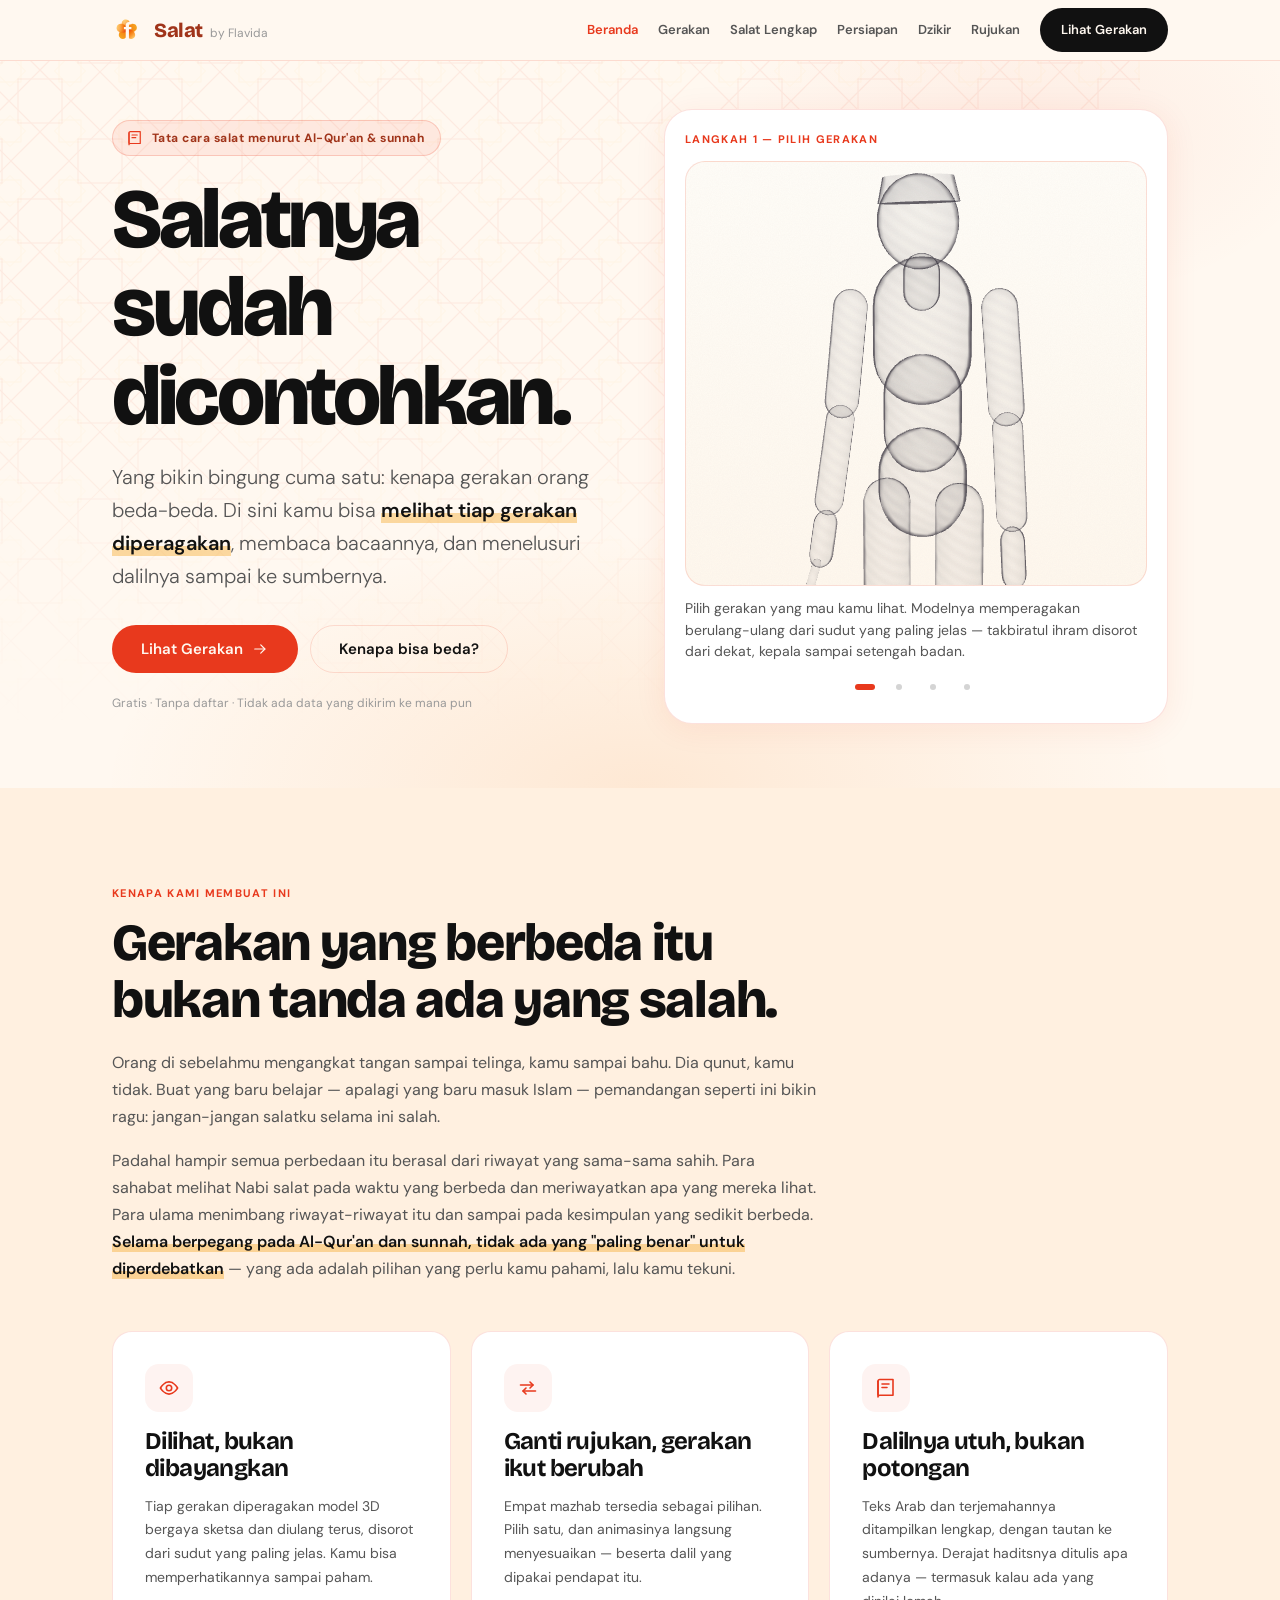
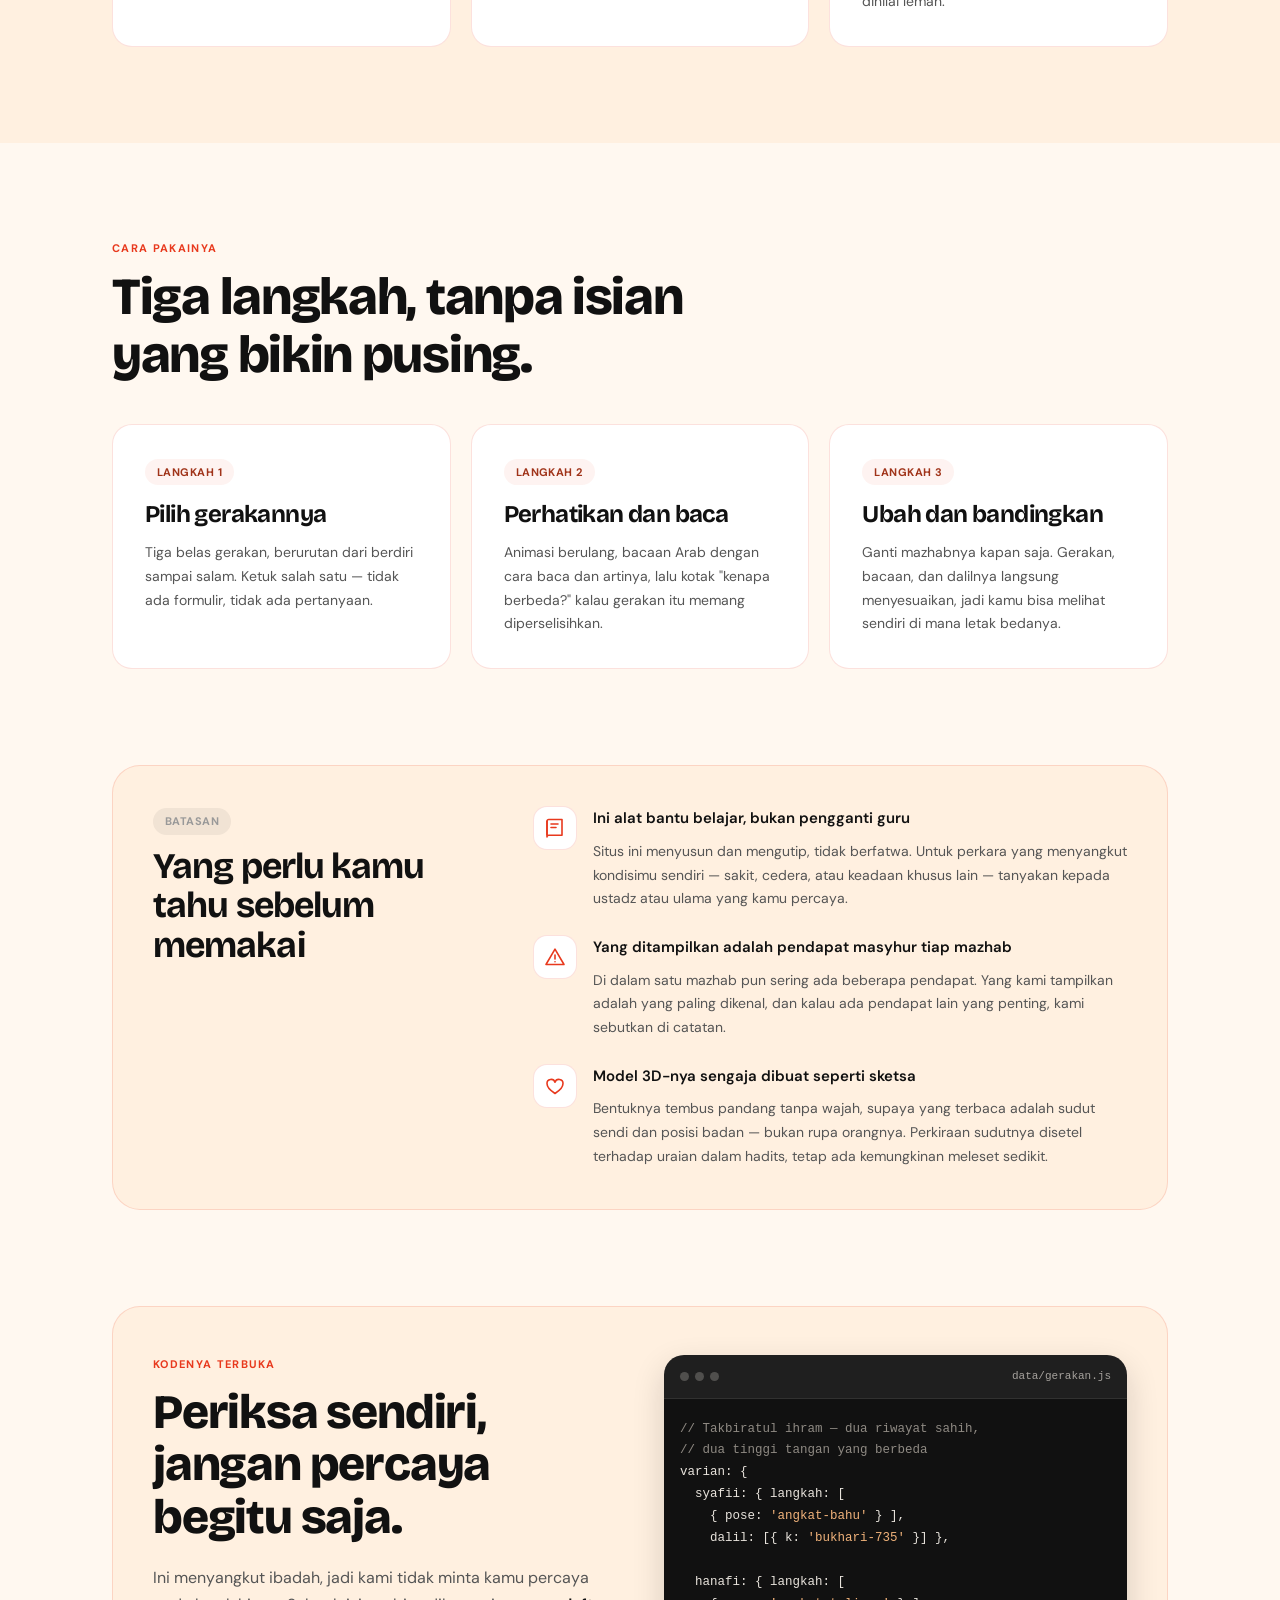
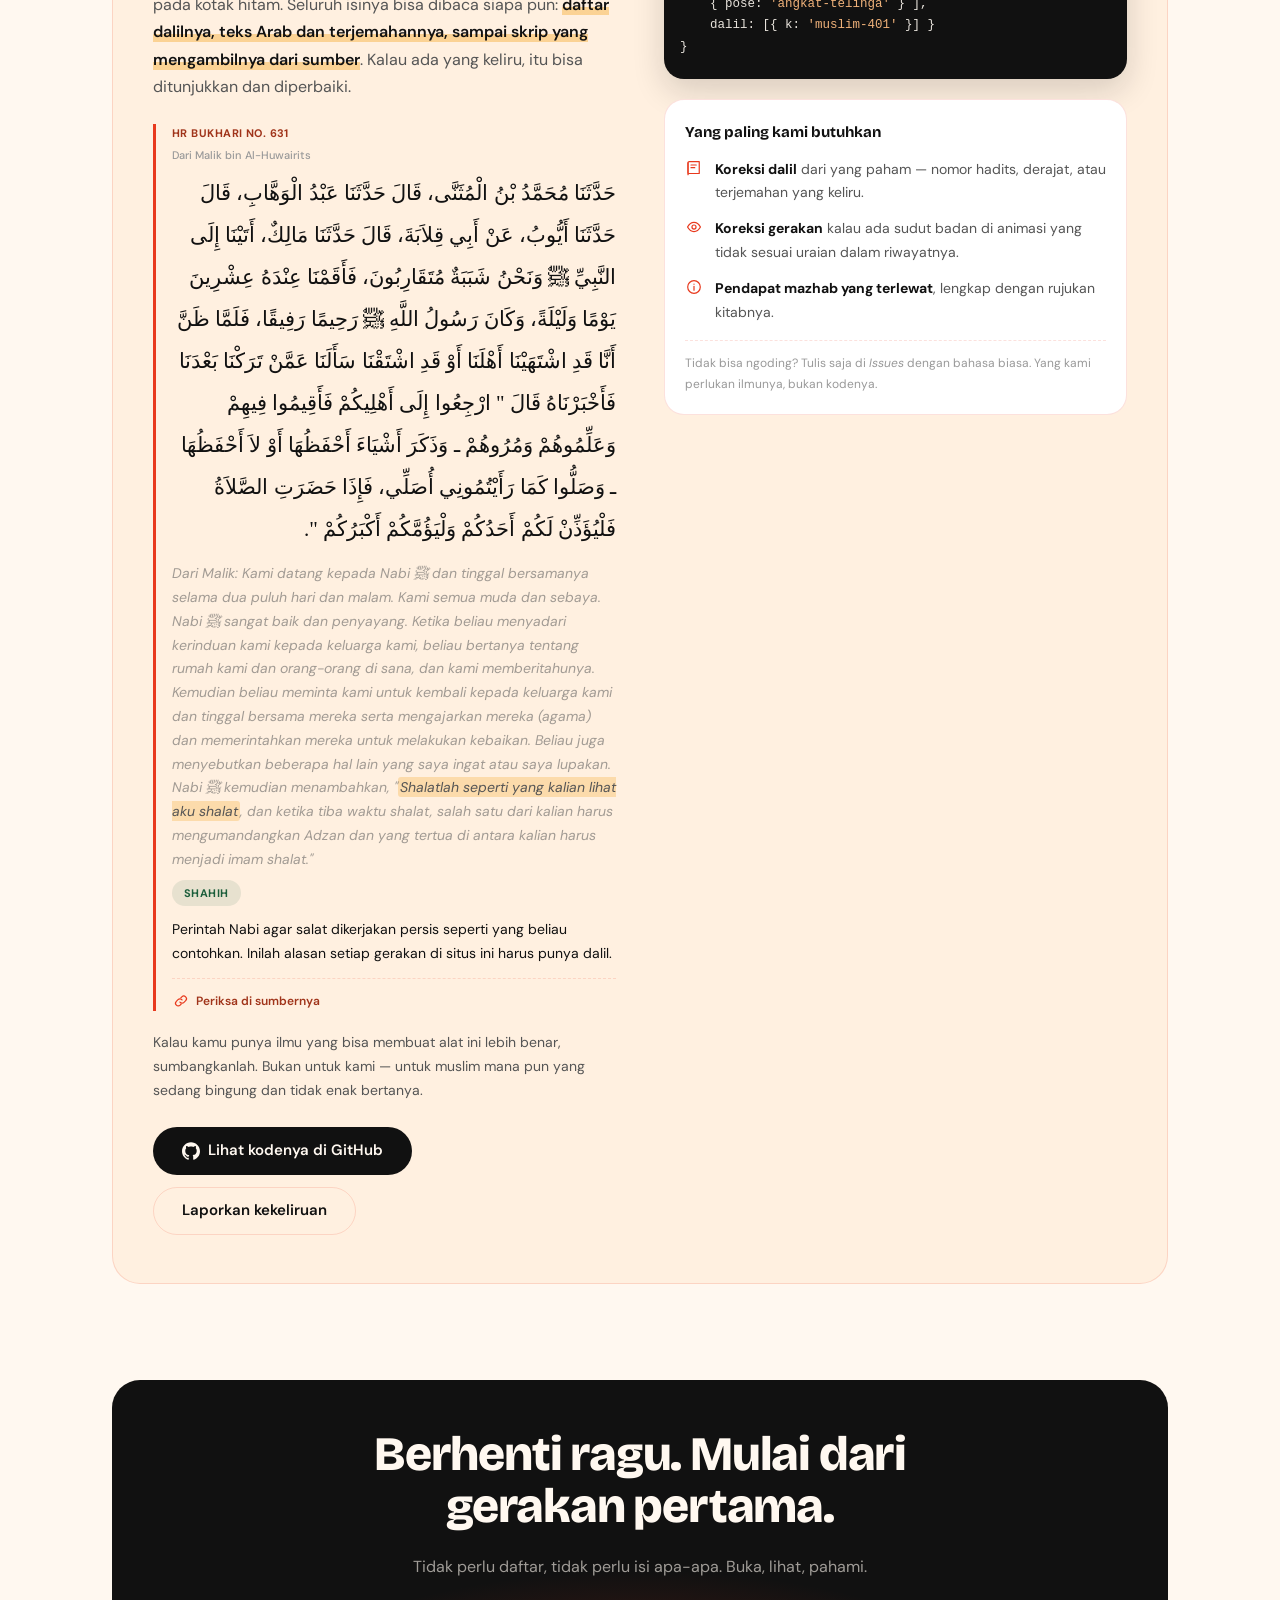
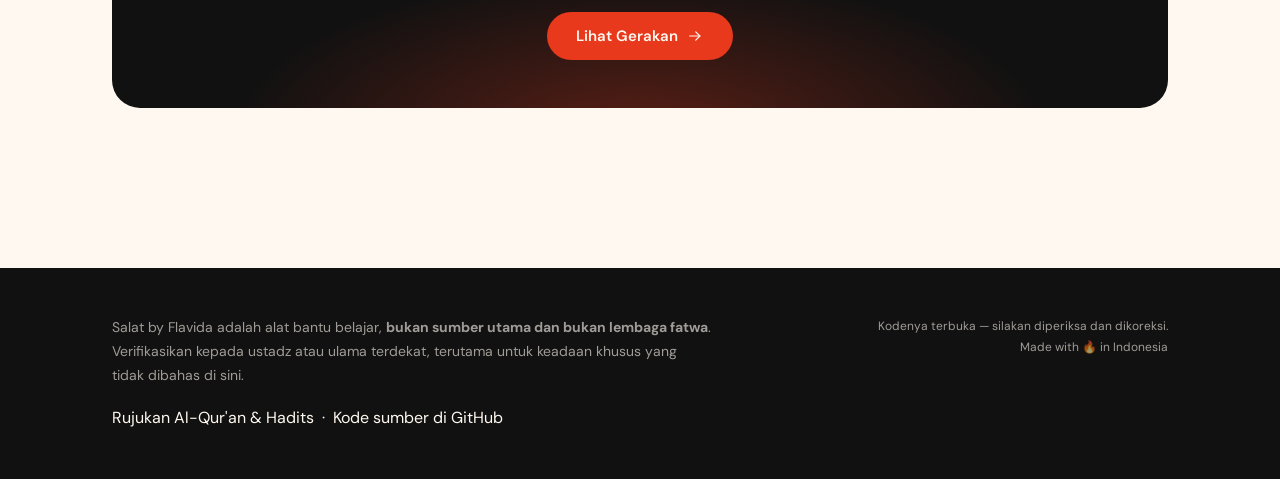
==== index.html @ 5df4fe6b "Halaman lengkap: beranda, gerakan, salat lengkap, persiapan, dzikir, rujukan, uji Semua kutipan diam" ====
<!DOCTYPE html>
<html lang="id">
<head>
<meta charset="utf-8">
<meta name="viewport" content="width=device-width, initial-scale=1">
<title>Salat — cara salat sesuai Al-Qur'an dan sunnah, tanpa bikin bingung</title>
<meta name="description" content="Lihat animasi tiap gerakan salat beserta bacaan dan dalilnya. Ganti rujukan mazhab, gerakannya menyesuaikan. Gratis, tanpa daftar, semua diproses di browser kamu sendiri.">
<meta name="theme-color" content="#FFF8F0">
<link rel="icon" href="assets/mark-color.svg">
<link rel="preconnect" href="https://fonts.gstatic.com" crossorigin>
<link rel="stylesheet" href="css/tokens.css?v=3">
<link rel="stylesheet" href="css/base.css?v=3">
<link rel="stylesheet" href="css/app.css?v=3">
</head>
<body>
<a class="skip-link" href="#utama">Lompat ke isi</a>

<script src="js/sprite.js?v=3"></script>

<nav class="nav">
  <div class="wrap nav-inner">
    <a class="nav-brand" href="index.html">
      <img src="assets/mark-color.svg" alt="">
      <span class="nav-brand-teks">
        <span class="nav-brand-nama">Salat</span>
        <span class="nav-brand-sub">by Flavida</span>
      </span>
    </a>

    <button class="nav-toggle" type="button" id="nav-toggle"
            aria-expanded="false" aria-controls="nav-menu" aria-label="Buka menu">
      <span class="nav-toggle-garis"></span>
    </button>

    <div class="nav-menu" id="nav-menu">
      <a href="index.html">Beranda</a>
      <a href="gerakan.html">Gerakan</a>
      <a href="lengkap.html">Salat Lengkap</a>
      <a href="persiapan.html">Persiapan</a>
      <a href="dzikir.html">Dzikir</a>
      <a href="rujukan.html">Rujukan</a>
      <a class="btn btn-dark btn-sm" href="gerakan.html">Lihat Gerakan</a>
    </div>
  </div>
</nav>

<main id="utama">

  <!-- ═══ HERO ═══ -->
  <section class="hero">
    <!--
      Latar pola geometri Islam (bintang delapan / khatim). Dua lapis dengan
      ukuran dan arah gerak berbeda supaya terasa berlapis, keduanya nyaris
      transparan agar tidak mengganggu keterbacaan.
    -->
    <div class="hero-pola" aria-hidden="true">
      <svg class="hero-pola-lapis hero-pola-besar" xmlns="http://www.w3.org/2000/svg">
        <defs>
          <pattern id="khatim-besar" width="120" height="120" patternUnits="userSpaceOnUse">
            <g fill="none" stroke="currentColor" stroke-width="1.1">
              <rect x="38" y="38" width="44" height="44"/>
              <path d="M60 29 91 60 60 91 29 60Z"/>
              <rect x="-22" y="-22" width="44" height="44"/>
              <path d="M0 -31 31 0 0 31 -31 0Z"/>
              <rect x="98" y="-22" width="44" height="44"/>
              <path d="M120 -31 151 0 120 31 89 0Z"/>
              <rect x="-22" y="98" width="44" height="44"/>
              <path d="M0 89 31 120 0 151 -31 120Z"/>
              <rect x="98" y="98" width="44" height="44"/>
              <path d="M120 89 151 120 120 151 89 120Z"/>
              <path d="M31 0 60 29M89 0 60 29M31 120 60 91M89 120 60 91M0 31 29 60M0 89 29 60M120 31 91 60M120 89 91 60"/>
            </g>
          </pattern>
        </defs>
        <rect width="100%" height="100%" fill="url(#khatim-besar)"/>
      </svg>

      <svg class="hero-pola-lapis hero-pola-kecil" xmlns="http://www.w3.org/2000/svg">
        <defs>
          <pattern id="khatim-kecil" width="60" height="60" patternUnits="userSpaceOnUse">
            <g fill="none" stroke="currentColor" stroke-width="0.9">
              <rect x="19" y="19" width="22" height="22"/>
              <path d="M30 14.5 45.5 30 30 45.5 14.5 30Z"/>
            </g>
          </pattern>
        </defs>
        <rect width="100%" height="100%" fill="url(#khatim-kecil)"/>
      </svg>
    </div>

    <div class="wrap">
      <div class="hero-grid">
        <div>
          <span class="lencana-syariat">
            <svg class="ic ic-sm" aria-hidden="true"><use href="#i-kitab"></use></svg>
            Tata cara salat menurut Al-Qur'an &amp; sunnah
          </span>
          <h1>Salatnya sudah dicontohkan.</h1>
          <p class="hero-lead">
            Yang bikin bingung cuma satu: kenapa gerakan orang beda-beda. Di sini kamu bisa
            <span class="sorot">melihat tiap gerakan diperagakan</span>, membaca bacaannya,
            dan menelusuri dalilnya sampai ke sumbernya.
          </p>
          <div class="btn-row">
            <a class="btn btn-primary" href="gerakan.html">
              Lihat Gerakan <svg class="ic ic-sm" aria-hidden="true"><use href="#i-kanan"></use></svg>
            </a>
            <a class="btn btn-ghost" href="#kenapa">Kenapa bisa beda?</a>
          </div>
          <p class="flav-caption" style="margin-top: var(--space-5)">
            Gratis · Tanpa daftar · Tidak ada data yang dikirim ke mana pun
          </p>
        </div>

        <!-- Demo memakai mesin 3D yang sama dengan halaman gerakan -->
        <div class="demo" aria-label="Contoh cara kerja situs">
          <div class="demo-tahap" id="demo-tahap"></div>
          <div class="panggung" id="demo-panggung">
            <div class="panggung-gagal">
              <div>Peramban ini belum bisa menampilkan animasi 3D, tapi seluruh bacaan
                dan dalil tetap bisa dibaca.</div>
            </div>
          </div>
          <p class="demo-keterangan" id="demo-keterangan"></p>
          <div class="demo-titik" id="demo-titik"></div>
        </div>
      </div>
    </div>
  </section>

  <!-- ═══ KENAPA BISA BEDA ═══ -->
  <section class="section" id="kenapa" style="background: var(--bg-secondary)">
    <div class="wrap">
      <div style="max-width: 64ch; margin-bottom: var(--space-12)">
        <span class="overline">Kenapa kami membuat ini</span>
        <h2 class="flav-display-l">Gerakan yang berbeda itu bukan tanda ada yang salah.</h2>
        <p class="flav-body" style="margin-top: var(--space-5)">
          Orang di sebelahmu mengangkat tangan sampai telinga, kamu sampai bahu. Dia qunut,
          kamu tidak. Buat yang baru belajar — apalagi yang baru masuk Islam — pemandangan
          seperti ini bikin ragu: jangan-jangan salatku selama ini salah.
        </p>
        <p class="flav-body" style="margin-top: var(--space-4)">
          Padahal hampir semua perbedaan itu berasal dari riwayat yang sama-sama sahih.
          Para sahabat melihat Nabi salat pada waktu yang berbeda dan meriwayatkan apa yang
          mereka lihat. Para ulama menimbang riwayat-riwayat itu dan sampai pada kesimpulan
          yang sedikit berbeda. <span class="sorot">Selama berpegang pada Al-Qur'an dan
          sunnah, tidak ada yang "paling benar" untuk diperdebatkan</span> — yang ada adalah
          pilihan yang perlu kamu pahami, lalu kamu tekuni.
        </p>
      </div>

      <div class="grid grid-3">
        <div class="card card-hover">
          <div class="card-icon"><svg class="ic" aria-hidden="true" style="color:var(--color-flame)"><use href="#i-mata"></use></svg></div>
          <h3 class="flav-heading-m">Dilihat, bukan dibayangkan</h3>
          <p class="flav-body-sm" style="margin-top: var(--space-3)">
            Tiap gerakan diperagakan model 3D bergaya sketsa dan diulang terus, disorot dari
            sudut yang paling jelas. Kamu bisa memperhatikannya sampai paham.
          </p>
        </div>
        <div class="card card-hover">
          <div class="card-icon"><svg class="ic" aria-hidden="true" style="color:var(--color-flame)"><use href="#i-bolak"></use></svg></div>
          <h3 class="flav-heading-m">Ganti rujukan, gerakan ikut berubah</h3>
          <p class="flav-body-sm" style="margin-top: var(--space-3)">
            Empat mazhab tersedia sebagai pilihan. Pilih satu, dan animasinya langsung
            menyesuaikan — beserta dalil yang dipakai pendapat itu.
          </p>
        </div>
        <div class="card card-hover">
          <div class="card-icon"><svg class="ic" aria-hidden="true" style="color:var(--color-flame)"><use href="#i-kitab"></use></svg></div>
          <h3 class="flav-heading-m">Dalilnya utuh, bukan potongan</h3>
          <p class="flav-body-sm" style="margin-top: var(--space-3)">
            Teks Arab dan terjemahannya ditampilkan lengkap, dengan tautan ke sumbernya.
            Derajat haditsnya ditulis apa adanya — termasuk kalau ada yang dinilai lemah.
          </p>
        </div>
      </div>
    </div>
  </section>

  <!-- ═══ TIGA LANGKAH ═══ -->
  <section class="section">
    <div class="wrap">
      <span class="overline">Cara pakainya</span>
      <h2 class="flav-display-l" style="max-width: 20ch">Tiga langkah, tanpa isian yang
        bikin pusing.</h2>

      <div class="grid grid-3" style="margin-top: var(--space-10)">
        <div class="card">
          <span class="badge">Langkah 1</span>
          <h3 class="flav-heading-m" style="margin-top: var(--space-4)">Pilih gerakannya</h3>
          <p class="flav-body-sm" style="margin-top: var(--space-3)">
            Tiga belas gerakan, berurutan dari berdiri sampai salam. Ketuk salah satu — tidak
            ada formulir, tidak ada pertanyaan.
          </p>
        </div>
        <div class="card">
          <span class="badge">Langkah 2</span>
          <h3 class="flav-heading-m" style="margin-top: var(--space-4)">Perhatikan dan baca</h3>
          <p class="flav-body-sm" style="margin-top: var(--space-3)">
            Animasi berulang, bacaan Arab dengan cara baca dan artinya, lalu kotak
            "kenapa berbeda?" kalau gerakan itu memang diperselisihkan.
          </p>
        </div>
        <div class="card">
          <span class="badge">Langkah 3</span>
          <h3 class="flav-heading-m" style="margin-top: var(--space-4)">Ubah dan bandingkan</h3>
          <p class="flav-body-sm" style="margin-top: var(--space-3)">
            Ganti mazhabnya kapan saja. Gerakan, bacaan, dan dalilnya langsung menyesuaikan,
            jadi kamu bisa melihat sendiri di mana letak bedanya.
          </p>
        </div>
      </div>
    </div>
  </section>

  <!-- ═══ BATASAN — jujur di depan ═══ -->
  <section class="section" style="padding-top: 0">
    <div class="wrap">
      <div class="batasan">
        <div class="batasan-kepala">
          <span class="badge badge-muted">Batasan</span>
          <h2 class="flav-heading-l" style="margin-top: var(--space-3)">Yang perlu kamu tahu
            sebelum memakai</h2>
        </div>
        <div class="batasan-poin">
          <div class="batasan-item">
            <span class="batasan-ikon">
              <svg class="ic" aria-hidden="true"><use href="#i-kitab"></use></svg>
            </span>
            <div>
              <strong>Ini alat bantu belajar, bukan pengganti guru</strong>
              <p>Situs ini menyusun dan mengutip, tidak berfatwa. Untuk perkara yang
                menyangkut kondisimu sendiri — sakit, cedera, atau keadaan khusus lain —
                tanyakan kepada ustadz atau ulama yang kamu percaya.</p>
            </div>
          </div>
          <div class="batasan-item">
            <span class="batasan-ikon">
              <svg class="ic" aria-hidden="true"><use href="#i-waspada"></use></svg>
            </span>
            <div>
              <strong>Yang ditampilkan adalah pendapat masyhur tiap mazhab</strong>
              <p>Di dalam satu mazhab pun sering ada beberapa pendapat. Yang kami tampilkan
                adalah yang paling dikenal, dan kalau ada pendapat lain yang penting, kami
                sebutkan di catatan.</p>
            </div>
          </div>
          <div class="batasan-item">
            <span class="batasan-ikon">
              <svg class="ic" aria-hidden="true"><use href="#i-hati"></use></svg>
            </span>
            <div>
              <strong>Model 3D-nya sengaja dibuat seperti sketsa</strong>
              <p>Bentuknya tembus pandang tanpa wajah, supaya yang terbaca adalah sudut
                sendi dan posisi badan — bukan rupa orangnya. Perkiraan sudutnya disetel
                terhadap uraian dalam hadits, tetap ada kemungkinan meleset sedikit.</p>
            </div>
          </div>
        </div>
      </div>
    </div>
  </section>

  <!-- ═══ KODE TERBUKA ═══ -->
  <section class="section" style="padding-top: 0" id="kontribusi">
    <div class="wrap">
      <div class="terbuka">
        <div class="terbuka-kiri">
          <span class="overline">Kodenya terbuka</span>
          <h2 class="flav-display-m" style="max-width: 16ch">Periksa sendiri, jangan percaya
            begitu saja.</h2>

          <p class="flav-body" style="margin-top: var(--space-5)">
            Ini menyangkut ibadah, jadi kami tidak minta kamu percaya pada kotak hitam.
            Seluruh isinya bisa dibaca siapa pun: <span class="sorot">daftar dalilnya, teks
            Arab dan terjemahannya, sampai skrip yang mengambilnya dari sumber</span>.
            Kalau ada yang keliru, itu bisa ditunjukkan dan diperbaiki.
          </p>

          <!-- Kutipan diambil dari data/dalil.js, tidak diketik ulang di sini —
               aturan yang sama berlaku untuk seluruh kutipan di situs ini. -->
          <div style="margin-top: var(--space-6)"
               data-dalil="bukhari-631" data-sorot="ikut"></div>

          <p class="flav-body-sm" style="margin-top: var(--space-5)">
            Kalau kamu punya ilmu yang bisa membuat alat ini lebih benar, sumbangkanlah.
            Bukan untuk kami — untuk muslim mana pun yang sedang bingung dan tidak enak
            bertanya.
          </p>

          <div class="btn-row" style="margin-top: var(--space-6)">
            <a class="btn btn-dark" href="https://github.com/arnantoakbar/salat"
               target="_blank" rel="noopener noreferrer">
              <svg class="ic ic-sm ic-isi" aria-hidden="true"><use href="#i-github"></use></svg>
              Lihat kodenya di GitHub
            </a>
            <a class="btn btn-ghost" href="https://github.com/arnantoakbar/salat/issues/new"
               target="_blank" rel="noopener noreferrer">
              Laporkan kekeliruan
            </a>
          </div>
        </div>

        <div class="terbuka-kanan">
          <!-- Cuplikan sungguhan dari data situs, bukan hiasan. -->
          <div class="kode-kartu">
            <div class="kode-bar">
              <span class="kode-titik"></span><span class="kode-titik"></span><span class="kode-titik"></span>
              <span class="kode-nama">data/gerakan.js</span>
            </div>
            <pre class="kode-isi"><code><span class="k-c">// Takbiratul ihram — dua riwayat sahih,</span>
<span class="k-c">// dua tinggi tangan yang berbeda</span>
varian: {
  syafii: { langkah: [
    { pose: <span class="k-s">'angkat-bahu'</span> } ],
    dalil: [{ k: <span class="k-s">'bukhari-735'</span> }] },

  hanafi: { langkah: [
    { pose: <span class="k-s">'angkat-telinga'</span> } ],
    dalil: [{ k: <span class="k-s">'muslim-401'</span> }] }
}</code></pre>
          </div>

          <div class="kontrib">
            <div class="kontrib-judul">Yang paling kami butuhkan</div>
            <ul class="kontrib-daftar">
              <li>
                <svg class="ic ic-sm" aria-hidden="true"><use href="#i-kitab"></use></svg>
                <span><strong>Koreksi dalil</strong> dari yang paham — nomor hadits, derajat,
                  atau terjemahan yang keliru.</span>
              </li>
              <li>
                <svg class="ic ic-sm" aria-hidden="true"><use href="#i-mata"></use></svg>
                <span><strong>Koreksi gerakan</strong> kalau ada sudut badan di animasi yang
                  tidak sesuai uraian dalam riwayatnya.</span>
              </li>
              <li>
                <svg class="ic ic-sm" aria-hidden="true"><use href="#i-info"></use></svg>
                <span><strong>Pendapat mazhab yang terlewat</strong>, lengkap dengan rujukan
                  kitabnya.</span>
              </li>
            </ul>
            <p class="kontrib-kaki">
              Tidak bisa ngoding? Tulis saja di <em>Issues</em> dengan bahasa biasa. Yang
              kami perlukan ilmunya, bukan kodenya.
            </p>
          </div>
        </div>
      </div>
    </div>
  </section>

  <!-- ═══ CTA ═══ -->
  <section class="section" style="padding-top: 0">
    <div class="wrap">
      <div style="background: var(--bg-dark); border-radius: var(--radius-cta); padding: var(--space-12) var(--space-6); text-align: center; position: relative; overflow: hidden">
        <div style="position:absolute; inset:0; background: radial-gradient(ellipse 60% 80% at 50% 110%, rgba(232,57,29,0.35), transparent 65%)"></div>
        <div style="position: relative">
          <h2 class="flav-display-m" style="color: var(--fg-on-dark); max-width: 20ch; margin-inline: auto">
            Berhenti ragu. Mulai dari gerakan pertama.
          </h2>
          <p style="color: var(--fg-on-dark-dim); margin: var(--space-5) auto var(--space-8); max-width: 46ch">
            Tidak perlu daftar, tidak perlu isi apa-apa. Buka, lihat, pahami.
          </p>
          <a class="btn btn-primary" href="gerakan.html">
            Lihat Gerakan <svg class="ic ic-sm" aria-hidden="true"><use href="#i-kanan"></use></svg>
          </a>
        </div>
      </div>
    </div>
  </section>

</main>

<footer class="footer">
  <div class="wrap footer-inner">
    <div>
      <p class="footer-note">
        Salat by Flavida adalah alat bantu belajar, <strong>bukan sumber utama dan bukan
        lembaga fatwa</strong>. Verifikasikan kepada ustadz atau ulama terdekat, terutama
        untuk keadaan khusus yang tidak dibahas di sini.
      </p>
      <p style="margin-top: var(--space-4)">
        <a href="rujukan.html">Rujukan Al-Qur'an &amp; Hadits</a> &nbsp;·&nbsp;
        <a href="https://github.com/arnantoakbar/salat" target="_blank" rel="noopener noreferrer">Kode sumber di GitHub</a>
      </p>
    </div>
    <div class="footer-made">
      Kodenya terbuka — silakan diperiksa dan dikoreksi.<br>
      Made with 🔥 in Indonesia
    </div>
  </div>
</footer>

<script src="js/vendor/three.min.js"></script>
<script src="js/tiga/rig.js?v=3"></script>
<script src="js/tiga/pose.js?v=3"></script>
<script src="js/tiga/kamera.js?v=3"></script>
<script src="js/tiga/viewer.js?v=3"></script>
<script src="data/dalil.js?v=3"></script>
<script src="data/bacaan.js?v=3"></script>
<script src="data/gerakan.js?v=3"></script>
<script src="js/ui-dalil.js?v=3"></script>
<script src="js/ui-sisip.js?v=3"></script>
<script src="js/ui-landing.js?v=3"></script>
<script src="js/ui-nav.js?v=3"></script>
</body>
</html>
---- css/tokens.css ----
/*
 * Flavida Design System — Colors & Typography
 * v1.0 · 2026 · flavida.co
 *
 * Fonts: Bricolage Grotesque (display) + DM Sans (body).
 * The @import below loads them automatically. For best performance, ALSO add a
 * matching <link rel="preconnect"> to fonts.gstatic.com in your <head>.
 */
@import url('https://fonts.googleapis.com/css2?family=Bricolage+Grotesque:opsz,wght@12..96,700;12..96,800&family=DM+Sans:wght@300;400;500;600;700&display=swap');

/* ═══════════════════════════════════════════════════
   BASE COLOR TOKENS
   Inspired by Delonix regia (Flame Tree) flower
   ═══════════════════════════════════════════════════ */
:root {

  /* Primary palette */
  --color-flame:      #E8391D;   /* Flame Red — CTAs, primary accent */
  --color-orange:     #F5760A;   /* Fire Orange — gradient mid, hover */
  --color-amber:      #F5A623;   /* Amber Gold — highlights, sparkles */

  /* Neutrals */
  --color-ember:      #A0341A;   /* Ember — wordmark ink on light bg (warm dark) */
  --color-charcoal:   #111111;   /* Deep Charcoal — text, dark sections, B&W print utility */
  --color-mid:        #555555;   /* Mid Grey — body text, secondary */
  --color-light:      #999999;   /* Light Grey — captions, placeholders */

  /* Warm backgrounds */
  --color-cream:      #FFF8F0;   /* Warm Cream — primary bg (60%) */
  --color-parchment:  #FFF0E0;   /* Parchment — secondary bg, cards */

  /* Accent */
  --color-green:      #1B5E3B;   /* Canopy Green — from Delonix leaves, accent only */

  /* Semantic surface tokens */
  --color-border:     rgba(232, 57, 29, 0.15);
  --color-border-hover: rgba(232, 57, 29, 0.3);
  --color-shadow:     rgba(232, 57, 29, 0.08);
  --color-shadow-hover: rgba(232, 57, 29, 0.2);
  --color-flame-tint-sm: rgba(232, 57, 29, 0.06);
  --color-flame-tint-md: rgba(232, 57, 29, 0.12);
  --color-flame-tint-lg: rgba(232, 57, 29, 0.2);


  /* ═══════════════════════════════════════════════════
     SEMANTIC COLOR ALIASES
     ═══════════════════════════════════════════════════ */

  /* Backgrounds */
  --bg-primary:       var(--color-cream);
  --bg-secondary:     var(--color-parchment);
  --bg-dark:          var(--color-charcoal);
  --bg-accent:        var(--color-flame);

  /* Foregrounds */
  --fg-logo:          var(--color-ember);     /* Wordmark / logo ink on light bg */
  --fg1:              var(--color-charcoal);  /* Primary text */
  --fg2:              var(--color-mid);       /* Secondary text */
  --fg3:              var(--color-light);     /* Tertiary text / captions */
  --fg-accent:        var(--color-flame);     /* Accent / links */
  --fg-on-dark:       #FFF8F0;               /* Text on dark backgrounds */
  --fg-on-dark-dim:   rgba(255, 248, 240, 0.6);

  /* Borders */
  --border-default:   var(--color-border);
  --border-hover:     var(--color-border-hover);

  /* Shadows */
  --shadow-card:      0 4px 32px var(--color-shadow);
  --shadow-card-hover: 0 8px 32px var(--color-shadow-hover);
  --shadow-btn:       0 8px 24px rgba(232, 57, 29, 0.3);
  --shadow-mascot:    drop-shadow(0 8px 24px rgba(232, 57, 29, 0.2));

  /* Interactive states */
  --color-focus:      var(--color-flame);
  --color-success:    #22C55E;
  --color-error:      #E8391D;


  /* ═══════════════════════════════════════════════════
     TYPOGRAPHY TOKENS
     ═══════════════════════════════════════════════════ */

  /* Font families */
  --font-display:   'Bricolage Grotesque', 'Arial Black', sans-serif;
  --font-body:      'DM Sans', 'Helvetica Neue', Arial, sans-serif;
  --font-mono:      'Courier New', Courier, monospace;

  /* Font weights */
  --fw-light:       300;
  --fw-regular:     400;
  --fw-medium:      500;
  --fw-semibold:    600;
  --fw-bold:        700;
  --fw-extrabold:   800;

  /* Type scale — fluid where appropriate */
  --text-display-xl: clamp(42px, 7vw, 84px);    /* Hero headline */
  --text-display-l:  clamp(32px, 4.5vw, 52px);  /* Section titles */
  --text-display-m:  clamp(28px, 4vw, 48px);    /* CTA banners */
  --text-heading-l:  clamp(24px, 3vw, 36px);    /* Card/section h3 */
  --text-heading-m:  clamp(18px, 2.5vw, 24px);  /* h4 */
  --text-heading-s:  20px;                        /* h5 */
  --text-body-xl:    20px;                        /* Lead paragraph */
  --text-body:       16px;                        /* Standard body */
  --text-body-s:     15px;                        /* Secondary body */
  --text-body-xs:    14px;                        /* Card body */
  --text-label:      13px;                        /* Labels, nav */
  --text-caption:    12px;                        /* Small labels */
  --text-micro:      11px;                        /* Tags, overlines */

  /* Line heights */
  --lh-display:     1.05;
  --lh-heading:     1.1;
  --lh-lead:        1.65;
  --lh-body:        1.7;
  --lh-ui:          1.5;
  --lh-tight:       1.15;

  /* Letter spacing */
  --ls-tight:       -0.04em;  /* Display XL */
  --ls-snug:        -0.025em; /* Section titles */
  --ls-normal:      0;
  --ls-wide:        0.04em;   /* Nav, small labels */
  --ls-wider:       0.08em;   /* Tags */
  --ls-widest:      0.12em;   /* Overlines */


  /* ═══════════════════════════════════════════════════
     SPACING SCALE (4px base)
     ═══════════════════════════════════════════════════ */

  --space-1:   4px;
  --space-2:   8px;
  --space-3:   12px;
  --space-4:   16px;
  --space-5:   20px;
  --space-6:   24px;
  --space-7:   28px;
  --space-8:   32px;
  --space-10:  40px;
  --space-12:  48px;
  --space-14:  56px;
  --space-16:  64px;
  --space-20:  80px;
  --space-24:  96px;


  /* ═══════════════════════════════════════════════════
     BORDER RADIUS
     ═══════════════════════════════════════════════════ */

  --radius-pill:    100px;   /* Buttons, tags, badges */
  --radius-card:    20px;    /* Cards */
  --radius-cta:     28px;    /* CTA banners */
  --radius-icon:    14px;    /* Card icon boxes */
  --radius-input:   12px;    /* Form inputs */
  --radius-sm:      8px;     /* Small items */
  --radius-xs:      6px;     /* Tiny chips */


  /* ═══════════════════════════════════════════════════
     ANIMATION / TRANSITIONS
     ═══════════════════════════════════════════════════ */

  --ease-default:   ease;
  --duration-fast:  0.15s;
  --duration-base:  0.2s;
  --duration-slow:  0.35s;

  /* Standard transition shorthand */
  --transition-base:  transform var(--duration-base) var(--ease-default),
                      box-shadow var(--duration-base) var(--ease-default),
                      border-color var(--duration-base) var(--ease-default),
                      background var(--duration-base) var(--ease-default),
                      color var(--duration-fast) var(--ease-default);
}


/* ═══════════════════════════════════════════════════
   SEMANTIC TYPOGRAPHY CLASSES
   ═══════════════════════════════════════════════════ */

.flav-display-xl {
  font-family: var(--font-display);
  font-size: var(--text-display-xl);
  font-weight: var(--fw-extrabold);
  line-height: var(--lh-display);
  letter-spacing: var(--ls-tight);
}

.flav-display-l {
  font-family: var(--font-display);
  font-size: var(--text-display-l);
  font-weight: var(--fw-extrabold);
  line-height: var(--lh-heading);
  letter-spacing: var(--ls-snug);
}

.flav-display-m {
  font-family: var(--font-display);
  font-size: var(--text-display-m);
  font-weight: var(--fw-extrabold);
  line-height: var(--lh-heading);
  letter-spacing: var(--ls-snug);
}

.flav-heading-l {
  font-family: var(--font-display);
  font-size: var(--text-heading-l);
  font-weight: var(--fw-bold);
  line-height: var(--lh-heading);
  letter-spacing: var(--ls-snug);
}

.flav-heading-m {
  font-family: var(--font-display);
  font-size: var(--text-heading-m);
  font-weight: var(--fw-bold);
  line-height: var(--lh-tight);
}

.flav-body-lead {
  font-family: var(--font-body);
  font-size: var(--text-body-xl);
  font-weight: var(--fw-light);
  line-height: var(--lh-lead);
  color: var(--fg2);
}

.flav-body {
  font-family: var(--font-body);
  font-size: var(--text-body);
  font-weight: var(--fw-regular);
  line-height: var(--lh-body);
  color: var(--fg2);
}

.flav-body-sm {
  font-family: var(--font-body);
  font-size: var(--text-body-xs);
  font-weight: var(--fw-regular);
  line-height: var(--lh-body);
  color: var(--fg2);
}

.flav-label {
  font-family: var(--font-body);
  font-size: var(--text-micro);
  font-weight: var(--fw-bold);
  letter-spacing: var(--ls-widest);
  text-transform: uppercase;
  color: var(--fg-accent);
}

.flav-caption {
  font-family: var(--font-body);
  font-size: var(--text-caption);
  font-weight: var(--fw-regular);
  color: var(--fg3);
}

/* ═══════════════════════════════════════════════════
   UTILITY GRADIENTS
   ═══════════════════════════════════════════════════ */

.flav-gradient-flame {
  background: linear-gradient(135deg, var(--color-amber), var(--color-orange), var(--color-flame));
}

.flav-gradient-text {
  background: linear-gradient(135deg, var(--color-amber), var(--color-flame));
  -webkit-background-clip: text;
  -webkit-text-fill-color: transparent;
  background-clip: text;
}

.flav-glow-hero {
  background:
    radial-gradient(ellipse 60% 50% at 50% 100%, rgba(245,118,10,0.12), transparent 70%),
    radial-gradient(ellipse 40% 40% at 80% 20%, rgba(232,57,29,0.06), transparent 60%);
}

.flav-glow-dark {
  background: radial-gradient(ellipse 60% 80% at 50% 110%, rgba(232,57,29,0.35), transparent 65%);
}
---- css/base.css ----
/*
 * Salat — lapisan dasar.
 * Reset, layout shell, nav, footer, buttons, cards.
 * Diporting dari proyek waris (github.com/arnantoakbar/waris) — pola yang sama.
 */

/* ═══════════════════════════════════════════════════
   RESET
   ═══════════════════════════════════════════════════ */

*,
*::before,
*::after { box-sizing: border-box; }

* { margin: 0; padding: 0; }

html {
  -webkit-text-size-adjust: 100%;
  scroll-behavior: smooth;
}

body {
  font-family: var(--font-body);
  font-size: var(--text-body);
  font-weight: var(--fw-regular);
  line-height: var(--lh-body);
  color: var(--fg1);
  background: var(--bg-primary);
  -webkit-font-smoothing: antialiased;
  text-rendering: optimizeLegibility;
  min-height: 100vh;
}

img, svg { display: block; max-width: 100%; }

/* Atribut hidden harus benar-benar menyembunyikan.
   Aturan bawaan browser untuk [hidden] kalah oleh kelas apa pun yang menyetel
   display — misalnya .btn yang inline-flex — sehingga elemen ber-hidden tetap
   terlihat. Ini pernah membuat dua tombol "kembali" muncul bersamaan di
   wizard. */
[hidden] { display: none !important; }

button, input, select, textarea { font: inherit; color: inherit; }

button { background: none; border: none; cursor: pointer; }

ul, ol { list-style: none; }

a { color: var(--fg-accent); text-decoration: none; }
a:hover { text-decoration: underline; }

:focus-visible {
  outline: 2px solid var(--color-flame);
  outline-offset: 3px;
  border-radius: var(--radius-xs);
}

@media (prefers-reduced-motion: reduce) {
  html { scroll-behavior: auto; }
  *, *::before, *::after {
    animation-duration: 0.01ms !important;
    animation-iteration-count: 1 !important;
    transition-duration: 0.01ms !important;
  }
}

/* ═══════════════════════════════════════════════════
   LAYOUT
   ═══════════════════════════════════════════════════ */

.wrap {
  width: 100%;
  max-width: 1120px;
  margin-inline: auto;
  padding-inline: var(--space-5);
}

.wrap-narrow { max-width: 720px; }

.section { padding-block: var(--space-16); }

@media (min-width: 768px) {
  .wrap { padding-inline: var(--space-8); }
  .section { padding-block: var(--space-24); }
}

.stack > * + * { margin-top: var(--space-4); }
.stack-lg > * + * { margin-top: var(--space-8); }

/* ═══════════════════════════════════════════════════
   TYPE HELPERS (melengkapi kelas flav-* di tokens.css)
   ═══════════════════════════════════════════════════ */

h1, h2, h3, h4 {
  font-family: var(--font-display);
  font-weight: var(--fw-bold);
  line-height: var(--lh-heading);
  letter-spacing: var(--ls-snug);
  color: var(--fg1);
}

.overline {
  font-family: var(--font-body);
  font-size: var(--text-micro);
  font-weight: var(--fw-bold);
  letter-spacing: var(--ls-widest);
  text-transform: uppercase;
  color: var(--fg-accent);
  display: block;
  margin-bottom: var(--space-3);
}

.muted { color: var(--fg2); }
.dim { color: var(--fg3); }
.center { text-align: center; }
.nowrap { white-space: nowrap; }

.num {
  font-variant-numeric: tabular-nums;
  font-feature-settings: "tnum";
}

/* ═══════════════════════════════════════════════════
   NAV
   ═══════════════════════════════════════════════════ */

.nav {
  position: sticky;
  top: 0;
  z-index: 50;
  background: rgba(255, 248, 240, 0.92);
  backdrop-filter: blur(12px);
  -webkit-backdrop-filter: blur(12px);
  border-bottom: 1px solid var(--border-default);
}

.nav-inner {
  display: flex;
  align-items: center;
  justify-content: space-between;
  gap: var(--space-4);
  min-height: 60px;
}

.nav-brand {
  display: flex;
  align-items: center;
  gap: var(--space-3);
  text-decoration: none;
  min-height: 44px;
  flex: none;
}
.nav-brand:hover { text-decoration: none; }

.nav-brand img { width: 30px; height: 30px; flex: none; }

/* "Salat" dan "by Flavida" dipisah sebagai dua elemen dengan jarak sendiri.
   Sebelumnya keduanya menempel jadi terbaca "Warisby Flavida". */
.nav-brand-teks {
  display: flex;
  align-items: baseline;
  gap: 7px;
  white-space: nowrap;
}

.nav-brand-nama {
  font-family: var(--font-display);
  font-size: 18px;
  font-weight: var(--fw-extrabold);
  letter-spacing: var(--ls-snug);
  color: var(--fg-logo);
  line-height: 1.1;
}

.nav-brand-sub {
  font-family: var(--font-body);
  font-size: var(--text-caption);
  font-weight: var(--fw-regular);
  color: var(--fg3);
  letter-spacing: 0;
  line-height: 1.1;
}

/* ── Tombol hamburger ─────────────────────────────── */

.nav-toggle {
  width: 44px; height: 44px;
  display: grid;
  place-items: center;
  border-radius: var(--radius-sm);
  flex: none;
  color: var(--fg1);
}
.nav-toggle:hover { background: rgba(17, 17, 17, 0.05); }

.nav-toggle-garis,
.nav-toggle-garis::before,
.nav-toggle-garis::after {
  display: block;
  width: 20px; height: 2px;
  border-radius: 2px;
  background: currentColor;
  transition: transform var(--duration-base) var(--ease-default),
              opacity var(--duration-fast) var(--ease-default);
}
.nav-toggle-garis { position: relative; }
.nav-toggle-garis::before,
.nav-toggle-garis::after {
  content: "";
  position: absolute;
  left: 0;
}
.nav-toggle-garis::before { top: -6px; }
.nav-toggle-garis::after  { top: 6px; }

.nav-toggle[aria-expanded="true"] .nav-toggle-garis { background: transparent; }
.nav-toggle[aria-expanded="true"] .nav-toggle-garis::before { transform: translateY(6px) rotate(45deg); }
.nav-toggle[aria-expanded="true"] .nav-toggle-garis::after  { transform: translateY(-6px) rotate(-45deg); }

/* ── Menu ─────────────────────────────────────────── */

.nav-menu {
  display: flex;
  align-items: center;
  gap: var(--space-5);
}

.nav-menu a:not(.btn),
.nav-menu button:not(.btn) {
  font-size: var(--text-label);
  font-weight: var(--fw-semibold);
  color: var(--fg2);
  text-decoration: none;
  white-space: nowrap;
}
.nav-menu a:not(.btn):hover { color: var(--color-flame); text-decoration: none; }
.nav-menu a[aria-current="page"] { color: var(--color-flame); }

/* Di layar sempit menu disembunyikan di balik hamburger, supaya logo punya
   ruang penuh dan tidak terpotong. */
@media (max-width: 767px) {
  .nav-menu {
    position: absolute;
    left: 0; right: 0;
    top: 100%;
    flex-direction: column;
    align-items: stretch;
    gap: 2px;
    padding: var(--space-3) var(--space-5) var(--space-5);
    background: var(--bg-primary);
    border-bottom: 1px solid var(--border-default);
    box-shadow: 0 12px 24px rgba(17, 17, 17, 0.06);
  }
  /* Disembunyikan lewat kelas, bukan atribut hidden: tidak ada kedipan saat
     halaman baru dimuat, dan kalau JS gagal, menu di desktop tetap tampil. */
  .nav-menu { display: none; }
  .nav-menu.buka { display: flex; }
  .nav-menu a:not(.btn),
  .nav-menu button:not(.btn) {
    display: flex;
    align-items: center;
    gap: var(--space-3);
    min-height: 48px;
    padding: 0 var(--space-2);
    border-radius: var(--radius-sm);
    font-size: var(--text-body-s);
    text-align: left;
    width: 100%;
  }
  .nav-menu .btn { margin-top: var(--space-3); width: 100%; }
  .nav { position: relative; }
}

@media (min-width: 768px) {
  .nav-toggle { display: none; }
  .nav-brand-nama { font-size: 20px; }
}

/* ═══════════════════════════════════════════════════
   BUTTONS
   ═══════════════════════════════════════════════════ */

.btn {
  display: inline-flex;
  align-items: center;
  justify-content: center;
  gap: var(--space-2);
  min-height: 48px;
  padding: 0 var(--space-7);
  border-radius: var(--radius-pill);
  font-family: var(--font-body);
  font-size: var(--text-body-s);
  font-weight: var(--fw-semibold);
  line-height: var(--lh-ui);
  text-align: center;
  text-decoration: none;
  transition: var(--transition-base);
  border: 1.5px solid transparent;
}
.btn:hover { text-decoration: none; }

.btn-primary {
  background: var(--color-flame);
  color: #FFF8F0;
}
.btn-primary:hover {
  background: var(--color-orange);
  transform: translateY(-2px);
  box-shadow: var(--shadow-btn);
}

.btn-dark {
  background: var(--color-charcoal);
  color: var(--fg-on-dark);
}
.btn-dark:hover {
  background: var(--color-flame);
  transform: translateY(-2px);
}

.btn-ghost {
  background: transparent;
  color: var(--fg1);
  border-color: var(--border-default);
}
.btn-ghost:hover {
  color: var(--color-flame);
  border-color: var(--color-flame);
}

.btn-sm {
  min-height: 44px;
  padding: 0 var(--space-5);
  font-size: var(--text-label);
}

.btn-block { width: 100%; }

.btn:disabled,
.btn[aria-disabled="true"] {
  opacity: 0.45;
  cursor: not-allowed;
  transform: none;
  box-shadow: none;
}

.btn-row {
  display: flex;
  flex-wrap: wrap;
  gap: var(--space-3);
}

/* ═══════════════════════════════════════════════════
   CARDS
   ═══════════════════════════════════════════════════ */

.card {
  position: relative;
  background: #FFFFFF;
  border: 1px solid var(--border-default);
  border-radius: var(--radius-card);
  padding: var(--space-6);
  overflow: hidden;
}

@media (min-width: 768px) {
  .card { padding: var(--space-8); }
}

.card-hover { transition: var(--transition-base); }

.card-hover::before {
  content: "";
  position: absolute;
  inset: 0 0 auto 0;
  height: 3px;
  background: linear-gradient(90deg, var(--color-flame), var(--color-amber));
  opacity: 0;
  transition: opacity var(--duration-base) var(--ease-default);
}

.card-hover:hover {
  transform: translateY(-4px);
  box-shadow: var(--shadow-card);
  border-color: var(--border-hover);
}
.card-hover:hover::before { opacity: 1; }

.card-soft {
  background: var(--bg-secondary);
  border-color: transparent;
}

.card-icon {
  width: 48px;
  height: 48px;
  display: grid;
  place-items: center;
  background: var(--color-flame-tint-sm);
  border-radius: var(--radius-icon);
  margin-bottom: var(--space-4);
  font-size: 24px;
  line-height: 1;
}

.grid {
  display: grid;
  gap: var(--space-4);
}

@media (min-width: 768px) {
  .grid-3 { grid-template-columns: repeat(3, 1fr); }
  .grid-2 { grid-template-columns: repeat(2, 1fr); }
  .grid { gap: var(--space-5); }
}

/* ═══════════════════════════════════════════════════
   BADGES
   ═══════════════════════════════════════════════════ */

.badge {
  display: inline-flex;
  align-items: center;
  gap: 6px;
  padding: 4px 12px;
  border-radius: var(--radius-pill);
  font-size: var(--text-micro);
  font-weight: var(--fw-bold);
  letter-spacing: var(--ls-wide);
  text-transform: uppercase;
  background: var(--color-flame-tint-sm);
  color: var(--color-ember);
  white-space: nowrap;
}

.badge-muted {
  background: rgba(17, 17, 17, 0.06);
  color: var(--fg3);
}

.badge-green {
  background: rgba(27, 94, 59, 0.1);
  color: var(--color-green);
}

/* ═══════════════════════════════════════════════════
   NOTE / CALLOUT
   ═══════════════════════════════════════════════════ */

.note {
  border-radius: var(--radius-card);
  padding: var(--space-5);
  font-size: var(--text-body-xs);
  line-height: var(--lh-body);
  color: var(--fg2);
  background: var(--bg-secondary);
  border: 1px solid var(--border-default);
}

.note-green {
  background: rgba(27, 94, 59, 0.06);
  border-color: rgba(27, 94, 59, 0.18);
}

.note strong { color: var(--fg1); font-weight: var(--fw-semibold); }

.note-title {
  font-family: var(--font-display);
  font-size: 17px;
  font-weight: var(--fw-bold);
  color: var(--fg1);
  margin-bottom: var(--space-2);
  letter-spacing: var(--ls-snug);
}

/* ═══════════════════════════════════════════════════
   FOOTER
   ═══════════════════════════════════════════════════ */

.footer {
  background: var(--bg-dark);
  color: var(--fg-on-dark);
  padding-block: var(--space-12);
  margin-top: var(--space-16);
}

.footer-inner {
  display: flex;
  flex-direction: column;
  gap: var(--space-6);
}

.footer a { color: var(--fg-on-dark); }
.footer a:hover { color: var(--color-amber); }

.footer-note {
  font-size: var(--text-body-xs);
  color: var(--fg-on-dark-dim);
  line-height: var(--lh-body);
  max-width: 60ch;
}

.footer-made {
  font-size: var(--text-caption);
  color: var(--fg-on-dark-dim);
  border-top: 1px solid rgba(255, 248, 240, 0.12);
  padding-top: var(--space-5);
}

@media (min-width: 768px) {
  .footer-inner { flex-direction: row; justify-content: space-between; align-items: flex-start; }
  .footer-made { border: none; padding-top: 0; text-align: right; }
}

/* ═══════════════════════════════════════════════════
   A11Y
   ═══════════════════════════════════════════════════ */

.sr-only {
  position: absolute;
  width: 1px; height: 1px;
  padding: 0; margin: -1px;
  overflow: hidden;
  clip: rect(0 0 0 0);
  white-space: nowrap;
  border: 0;
}

.skip-link {
  position: absolute;
  left: -9999px;
  top: var(--space-2);
  z-index: 100;
  background: var(--color-charcoal);
  color: var(--fg-on-dark);
  padding: var(--space-3) var(--space-5);
  border-radius: var(--radius-pill);
}
.skip-link:focus { left: var(--space-5); }
---- css/app.css ----
/*
 * Salat — lapisan aplikasi.
 * Panggung 3D, pemilih gerakan, kontrol mazhab, kartu bacaan, dalil,
 * animasi demo beranda. Nilai warna/tipografi/jarak dari css/tokens.css
 * (Flavida DS); banyak pola diambil dari proyek waris.
 */

/* ═══════════════════════════════════════════════════
   IKON
   ═══════════════════════════════════════════════════ */

.ic {
  width: 24px; height: 24px;
  flex: none;
  fill: none;
  stroke: currentColor;
  stroke-width: 1.6;
  stroke-linecap: round;
  stroke-linejoin: round;
}
.ic-sm { width: 18px; height: 18px; }
/* Ikon yang digambar dengan isi, bukan garis — misalnya logo GitHub. */
.ic-isi { fill: currentColor; stroke: none; }
.ic-lg { width: 32px; height: 32px; }

/* ═══════════════════════════════════════════════════
   ANIMASI DASAR
   ═══════════════════════════════════════════════════ */

@keyframes masuk {
  from { opacity: 0; transform: translateY(8px); }
  to   { opacity: 1; transform: none; }
}
@keyframes naik {
  from { opacity: 0; transform: translateY(6px); }
  to   { opacity: 1; transform: none; }
}
@keyframes pop {
  from { opacity: 0; transform: scale(0.9); }
  to   { opacity: 1; transform: none; }
}

/* Teks yang disorot stabilo — dipakai di kalimat penting. */
.sorot {
  background: linear-gradient(transparent 62%, rgba(245, 166, 35, 0.4) 62%);
  font-weight: var(--fw-semibold);
  color: var(--fg1);
}

/* ═══════════════════════════════════════════════════
   HERO (pola sama dengan waris)
   ═══════════════════════════════════════════════════ */

.hero {
  position: relative;
  padding-block: var(--space-12) var(--space-16);
  background:
    radial-gradient(ellipse 60% 50% at 50% 100%, rgba(245,118,10,0.12), transparent 70%),
    radial-gradient(ellipse 40% 40% at 80% 10%, rgba(232,57,29,0.06), transparent 60%);
}

.hero-pola {
  position: absolute;
  inset: 0;
  overflow: hidden;
  pointer-events: none;
  -webkit-mask-image: linear-gradient(to bottom, #000 0%, #000 45%, transparent 92%);
  mask-image: linear-gradient(to bottom, #000 0%, #000 45%, transparent 92%);
}

/* Dilebihkan satu ubin ke segala arah supaya perulangannya tidak terlihat
   saat lapisan bergeser. */
.hero-pola-lapis {
  position: absolute;
  top: -140px; left: -140px;
  width: calc(100% + 280px);
  height: calc(100% + 280px);
}
.hero-pola-besar { color: var(--color-flame); opacity: 0.07; animation: hanyut-besar 90s linear infinite; }
.hero-pola-kecil { color: var(--color-amber); opacity: 0.05; animation: hanyut-kecil 70s linear infinite; }

@keyframes hanyut-besar { from { transform: translate3d(0,0,0); } to { transform: translate3d(120px,120px,0); } }
@keyframes hanyut-kecil { from { transform: translate3d(0,0,0); } to { transform: translate3d(-60px,60px,0); } }

@media (prefers-reduced-motion: reduce) {
  .hero-pola-besar, .hero-pola-kecil { animation: none; }
}

.hero > .wrap { position: relative; z-index: 1; }

.lencana-syariat {
  display: inline-flex;
  align-items: center;
  gap: 8px;
  padding: 7px 16px 7px 13px;
  margin-bottom: var(--space-5);
  border-radius: var(--radius-pill);
  background: rgba(232, 57, 29, 0.08);
  border: 1px solid rgba(232, 57, 29, 0.2);
  font-size: var(--text-caption);
  font-weight: var(--fw-bold);
  letter-spacing: var(--ls-wide);
  color: var(--color-ember);
}
.lencana-syariat .ic { color: var(--color-flame); }

.hero h1 {
  font-size: var(--text-display-xl);
  font-weight: var(--fw-extrabold);
  line-height: var(--lh-display);
  letter-spacing: var(--ls-tight);
  max-width: 16ch;
}
.hero-lead {
  font-size: var(--text-body-xl);
  font-weight: var(--fw-light);
  line-height: var(--lh-lead);
  color: var(--fg2);
  max-width: 46ch;
  margin: var(--space-5) 0 var(--space-8);
}
.hero-grid { display: grid; gap: var(--space-10); }

@media (min-width: 900px) {
  .hero-grid { grid-template-columns: 1fr 1fr; align-items: center; gap: var(--space-12); }
}

/* ═══════════════════════════════════════════════════
   PANGGUNG 3D
   Kanvas three.js di atas "kertas sketsa": krem hangat dengan
   noise halus supaya garis pensil modelnya terasa digambar tangan.
   ═══════════════════════════════════════════════════ */

.panggung {
  position: relative;
  border-radius: var(--radius-cta);
  border: 1px solid var(--border-default);
  overflow: hidden;
  background:
    url("data:image/svg+xml,%3Csvg xmlns='http://www.w3.org/2000/svg' width='240' height='240'%3E%3Cfilter id='n'%3E%3CfeTurbulence type='fractalNoise' baseFrequency='0.9' numOctaves='2' stitchTiles='stitch'/%3E%3CfeColorMatrix values='0 0 0 0 0.35 0 0 0 0 0.3 0 0 0 0 0.28 0 0 0 0.05 0'/%3E%3C/filter%3E%3Crect width='240' height='240' filter='url(%23n)'/%3E%3C/svg%3E"),
    linear-gradient(180deg, #FFFDF8 0%, #FFF8EE 100%);
  box-shadow: var(--shadow-card);
}
/* Rasio dijaga lewat padding supaya tinggi kanvas stabil sebelum JS jalan. */
.panggung::before { content: ""; display: block; padding-top: 112%; }
@media (min-width: 640px)  { .panggung::before { padding-top: 88%; } }
@media (min-width: 1024px) { .panggung::before { padding-top: 106%; } }

.panggung canvas {
  position: absolute;
  inset: 0;
  width: 100%;
  height: 100%;
  display: block;
  touch-action: pan-y; /* geser horizontal memutar model, vertikal tetap scroll */
}

/* Keterangan kecil di dalam panggung */
.panggung-label {
  position: absolute;
  top: var(--space-4);
  left: var(--space-5);
  right: var(--space-5);
  display: flex;
  align-items: center;
  justify-content: space-between;
  gap: var(--space-3);
  pointer-events: none;
}
.panggung-nama {
  font-family: var(--font-display);
  font-size: 15px;
  font-weight: var(--fw-bold);
  letter-spacing: var(--ls-snug);
  color: var(--fg1);
}
.panggung-tahap {
  font-size: var(--text-micro);
  font-weight: var(--fw-bold);
  letter-spacing: var(--ls-wider);
  text-transform: uppercase;
  color: var(--color-ember);
  background: rgba(255, 248, 240, 0.85);
  padding: 4px 10px;
  border-radius: var(--radius-pill);
  white-space: nowrap;
}

/* Tombol kecil di pojok panggung (jeda/putar, ulang) */
.panggung-aksi {
  position: absolute;
  right: var(--space-3);
  bottom: var(--space-3);
  display: flex;
  gap: var(--space-2);
}
.panggung-aksi button {
  width: 40px; height: 40px;
  display: grid;
  place-items: center;
  border-radius: 50%;
  background: rgba(255, 255, 255, 0.85);
  border: 1px solid var(--border-default);
  color: var(--fg1);
  transition: var(--transition-base);
}
.panggung-aksi button:hover { color: var(--color-flame); border-color: var(--color-flame); }
.panggung-aksi .ic { width: 18px; height: 18px; }

/* Pesan fallback saat WebGL tidak tersedia */
.panggung-gagal {
  position: absolute;
  inset: 0;
  display: none;
  place-items: center;
  text-align: center;
  padding: var(--space-8);
  font-size: var(--text-body-xs);
  color: var(--fg2);
}
.panggung.tanpa-webgl .panggung-gagal { display: grid; }
.panggung.tanpa-webgl canvas { display: none; }

/* ═══════════════════════════════════════════════════
   KONTROL MAZHAB (segmented)
   ═══════════════════════════════════════════════════ */

.mazhab {
  display: flex;
  gap: 4px;
  padding: 4px;
  border-radius: var(--radius-pill);
  background: rgba(17, 17, 17, 0.05);
  border: 1px solid rgba(17, 17, 17, 0.06);
  width: 100%;
}
.mazhab button {
  flex: 1;
  min-height: 40px;
  padding: 0 var(--space-3);
  border-radius: var(--radius-pill);
  font-size: var(--text-label);
  font-weight: var(--fw-semibold);
  color: var(--fg2);
  white-space: nowrap;
  transition: var(--transition-base);
}
.mazhab button:hover { color: var(--fg1); }
.mazhab button[aria-pressed="true"] {
  background: var(--color-charcoal);
  color: var(--fg-on-dark);
  box-shadow: 0 2px 10px rgba(17, 17, 17, 0.18);
}
@media (max-width: 420px) {
  .mazhab button { font-size: var(--text-caption); padding: 0 var(--space-2); }
}

/* ═══════════════════════════════════════════════════
   URUTAN GERAKAN (chips bergulir)
   ═══════════════════════════════════════════════════ */

.urutan {
  display: flex;
  gap: var(--space-2);
  overflow-x: auto;
  padding-block: var(--space-1) var(--space-2);
  scrollbar-width: none;
  scroll-snap-type: x proximity;
}
.urutan::-webkit-scrollbar { display: none; }

.urutan button {
  flex: none;
  display: inline-flex;
  align-items: center;
  gap: 7px;
  min-height: 42px;
  padding: 0 var(--space-4) 0 var(--space-2);
  border-radius: var(--radius-pill);
  border: 1px solid var(--border-default);
  background: #FFFFFF;
  font-size: var(--text-caption);
  font-weight: var(--fw-semibold);
  color: var(--fg2);
  scroll-snap-align: center;
  transition: var(--transition-base);
}
.urutan button:hover { border-color: var(--color-flame); color: var(--fg1); }
.urutan button[aria-current="true"] {
  background: var(--color-charcoal);
  border-color: var(--color-charcoal);
  color: var(--fg-on-dark);
}
.urutan-nomor {
  width: 26px; height: 26px;
  display: grid;
  place-items: center;
  border-radius: 50%;
  background: var(--color-flame-tint-sm);
  color: var(--color-ember);
  font-size: var(--text-micro);
  font-weight: var(--fw-bold);
}
.urutan button[aria-current="true"] .urutan-nomor {
  background: rgba(255, 248, 240, 0.16);
  color: var(--color-amber);
}

/* ═══════════════════════════════════════════════════
   KARTU PILIH GERAKAN (grid awal)
   ═══════════════════════════════════════════════════ */

.pilih-grid {
  display: grid;
  grid-template-columns: repeat(2, 1fr);
  gap: var(--space-3);
}
@media (min-width: 640px)  { .pilih-grid { grid-template-columns: repeat(3, 1fr); gap: var(--space-4); } }
@media (min-width: 1024px) { .pilih-grid { grid-template-columns: repeat(4, 1fr); } }

.pilih-kartu {
  position: relative;
  display: flex;
  flex-direction: column;
  align-items: flex-start;
  gap: var(--space-3);
  padding: var(--space-5);
  background: #FFFFFF;
  border: 1px solid var(--border-default);
  border-radius: var(--radius-card);
  text-align: left;
  transition: var(--transition-base);
  overflow: hidden;
}
.pilih-kartu::before {
  content: "";
  position: absolute;
  inset: 0 0 auto 0;
  height: 3px;
  background: linear-gradient(90deg, var(--color-flame), var(--color-amber));
  opacity: 0;
  transition: opacity var(--duration-base) var(--ease-default);
}
.pilih-kartu:hover {
  transform: translateY(-3px);
  box-shadow: var(--shadow-card);
  border-color: var(--border-hover);
}
.pilih-kartu:hover::before { opacity: 1; }

.pilih-ikon {
  width: 52px; height: 52px;
  display: grid;
  place-items: center;
  border-radius: var(--radius-icon);
  background: var(--color-flame-tint-sm);
  color: var(--color-ember);
}
.pilih-ikon .ic { width: 30px; height: 30px; stroke-width: 1.5; }

.pilih-nomor {
  position: absolute;
  top: var(--space-4);
  right: var(--space-4);
  font-family: var(--font-display);
  font-size: 13px;
  font-weight: var(--fw-bold);
  color: var(--fg3);
}
.pilih-nama {
  font-family: var(--font-display);
  font-size: 16px;
  font-weight: var(--fw-bold);
  letter-spacing: var(--ls-snug);
  color: var(--fg1);
}
.pilih-desk {
  font-size: var(--text-caption);
  color: var(--fg2);
  line-height: 1.5;
}

/* ═══════════════════════════════════════════════════
   KARTU BACAAN
   ═══════════════════════════════════════════════════ */

.bacaan {
  background: #FFFFFF;
  border: 1px solid var(--border-default);
  border-radius: var(--radius-card);
  padding: var(--space-5);
}
@media (min-width: 768px) { .bacaan { padding: var(--space-6); } }

.bacaan-kepala {
  display: flex;
  align-items: center;
  justify-content: space-between;
  gap: var(--space-3);
  margin-bottom: var(--space-4);
}

/* Pilihan varian bacaan (kalau ada lebih dari satu yang dicontohkan) */
.bacaan-tab {
  display: flex;
  flex-wrap: wrap;
  gap: 6px;
}
.bacaan-tab button {
  min-height: 34px;
  padding: 0 var(--space-3);
  border-radius: var(--radius-pill);
  border: 1px solid var(--border-default);
  font-size: var(--text-caption);
  font-weight: var(--fw-semibold);
  color: var(--fg2);
  transition: var(--transition-base);
}
.bacaan-tab button:hover { border-color: var(--color-flame); color: var(--fg1); }
.bacaan-tab button[aria-pressed="true"] {
  background: var(--color-flame-tint-md);
  border-color: transparent;
  color: var(--color-ember);
}

.bacaan-arab {
  direction: rtl;
  text-align: right;
  font-size: 26px;
  line-height: 2.1;
  color: var(--fg1);
  font-family: "Times New Roman", "Traditional Arabic", serif;
}
.bacaan-latin {
  font-size: var(--text-body-s);
  font-style: italic;
  color: var(--fg1);
  margin-top: var(--space-3);
  line-height: var(--lh-body);
}
.bacaan-arti {
  font-size: var(--text-body-xs);
  color: var(--fg2);
  margin-top: var(--space-2);
  line-height: var(--lh-body);
}
.bacaan-status {
  margin-top: var(--space-3);
  font-size: var(--text-caption);
  color: var(--fg3);
}

/* ═══════════════════════════════════════════════════
   DALIL (pola waris — teks selalu utuh, sorot per ruas)
   ═══════════════════════════════════════════════════ */

.dalil {
  border-left: 3px solid var(--color-amber);
  padding-left: var(--space-4);
  margin-top: var(--space-4);
}
.dalil-rujukan {
  font-size: var(--text-micro);
  font-weight: var(--fw-bold);
  letter-spacing: var(--ls-wide);
  text-transform: uppercase;
  color: var(--color-ember);
  margin-bottom: var(--space-2);
}
.dalil-klausa {
  display: block;
  margin-top: 3px;
  font-weight: var(--fw-medium);
  letter-spacing: 0;
  text-transform: none;
  color: var(--fg3);
}
.dalil-arab {
  direction: rtl;
  text-align: right;
  font-size: 21px;
  line-height: 2;
  color: var(--fg1);
  margin-bottom: var(--space-3);
  font-family: "Times New Roman", "Traditional Arabic", serif;
}
.dalil-terjemah {
  font-size: var(--text-body-xs);
  font-style: italic;
  color: var(--fg2);
  line-height: var(--lh-body);
}
.dalil-sumber {
  font-size: var(--text-caption);
  color: var(--fg3);
  margin-top: var(--space-2);
}
.dalil-tautan {
  display: flex;
  flex-wrap: wrap;
  gap: var(--space-2) var(--space-4);
  margin-top: var(--space-3);
  padding-top: var(--space-3);
  border-top: 1px dashed var(--border-default);
}
.dalil-tautan a {
  display: inline-flex;
  align-items: center;
  gap: 6px;
  font-size: var(--text-caption);
  font-weight: var(--fw-semibold);
  color: var(--color-ember);
  text-decoration: none;
}
.dalil-tautan a:hover { color: var(--color-flame); text-decoration: underline; }
.dalil-tautan .ic { flex: none; color: var(--color-flame); }

/* Sorot ruas yang sedang dirujuk; sisanya diredupkan tapi tetap tampil utuh. */
.dalil-arab .ayat-sorot,
.dalil-terjemah .ayat-sorot { background: rgba(245, 166, 35, 0.28); }
.ayat-redup { opacity: 0.55; }

/* ═══════════════════════════════════════════════════
   AKORDEON DALIL & PERBEDAAN
   ═══════════════════════════════════════════════════ */

.akordeon {
  background: #FFFFFF;
  border: 1px solid var(--border-default);
  border-radius: var(--radius-card);
}
.akordeon + .akordeon { margin-top: var(--space-3); }

.akordeon summary {
  display: flex;
  align-items: center;
  gap: var(--space-3);
  padding: var(--space-4) var(--space-5);
  cursor: pointer;
  list-style: none;
  font-family: var(--font-display);
  font-size: 15px;
  font-weight: var(--fw-bold);
  letter-spacing: var(--ls-snug);
  color: var(--fg1);
  min-height: 52px;
}
.akordeon summary::-webkit-details-marker { display: none; }
.akordeon summary .ic { color: var(--color-flame); }
.akordeon summary .akordeon-panah {
  margin-left: auto;
  color: var(--fg3);
  transition: transform var(--duration-base) var(--ease-default);
}
.akordeon[open] summary .akordeon-panah { transform: rotate(180deg); }
.akordeon-isi { padding: 0 var(--space-5) var(--space-5); }

/* ═══════════════════════════════════════════════════
   KOTAK "KENAPA BERBEDA?"
   ═══════════════════════════════════════════════════ */

.beda {
  background: var(--bg-secondary);
  border: 1px solid var(--border-default);
  border-radius: var(--radius-card);
  padding: var(--space-5);
}
.beda-judul {
  display: flex;
  align-items: center;
  gap: var(--space-2);
  font-family: var(--font-display);
  font-size: 15px;
  font-weight: var(--fw-bold);
  color: var(--fg1);
  margin-bottom: var(--space-3);
}
.beda-judul .ic { color: var(--color-flame); width: 20px; height: 20px; }
.beda p { font-size: var(--text-body-xs); color: var(--fg2); line-height: var(--lh-body); }
.beda p + p { margin-top: var(--space-2); }

/* Ringkasan posisi tiap mazhab untuk satu perbedaan */
.beda-tabel {
  display: grid;
  gap: 6px;
  margin-top: var(--space-3);
}
.beda-baris {
  display: flex;
  gap: var(--space-3);
  align-items: baseline;
  font-size: var(--text-body-xs);
  padding: var(--space-2) var(--space-3);
  background: #FFFFFF;
  border-radius: var(--radius-sm);
  border: 1px solid var(--border-default);
}
.beda-baris b {
  flex: none;
  width: 72px;
  font-size: var(--text-caption);
  color: var(--color-ember);
}
.beda-baris.kini { border-color: var(--color-flame); box-shadow: 0 0 0 1px var(--color-flame) inset; }
.beda-baris span { color: var(--fg2); }

/* ═══════════════════════════════════════════════════
   TATA LETAK HALAMAN GERAKAN
   ═══════════════════════════════════════════════════ */

.lihat-grid { display: grid; gap: var(--space-5); }

@media (min-width: 1024px) {
  .lihat-grid {
    grid-template-columns: minmax(0, 5fr) minmax(0, 4fr);
    gap: var(--space-8);
    align-items: start;
  }
  .lihat-kiri { position: sticky; top: 76px; }
}

.lihat-kanan { display: grid; gap: var(--space-4); min-width: 0; }
/* Lencana hukum berbentuk pil, jadi tidak boleh ikut melebar penuh
   seperti item grid lain di kolom ini. */
.lihat-kanan > .badge { justify-self: start; }

.lihat-nav {
  display: flex;
  align-items: center;
  justify-content: space-between;
  gap: var(--space-3);
  margin-top: var(--space-4);
}
.lihat-nav .btn { flex: 1; }

/* ═══════════════════════════════════════════════════
   ANIMASI DEMO BERANDA (pola waris)
   ═══════════════════════════════════════════════════ */

.demo {
  background: #FFFFFF;
  border: 1px solid var(--border-default);
  border-radius: var(--radius-cta);
  padding: var(--space-5);
  box-shadow: var(--shadow-card);
  overflow: hidden;
}

.demo-tahap {
  font-size: var(--text-micro);
  font-weight: var(--fw-bold);
  letter-spacing: var(--ls-widest);
  text-transform: uppercase;
  color: var(--color-flame);
  margin-bottom: var(--space-3);
  min-height: 16px;
}

.demo .panggung { border-radius: var(--radius-card); box-shadow: none; }
.demo .panggung::before { padding-top: 92%; }

.demo-keterangan {
  margin-top: var(--space-3);
  font-size: var(--text-body-xs);
  color: var(--fg2);
  min-height: 44px;
  line-height: 1.55;
}

.demo-titik {
  display: flex;
  gap: 2px;
  justify-content: center;
  margin-top: var(--space-2);
}
.demo-titik button {
  width: 32px; height: 32px;
  display: grid;
  place-items: center;
  border-radius: var(--radius-sm);
}
.demo-titik button::after {
  content: "";
  width: 6px; height: 6px;
  border-radius: 50%;
  background: rgba(17, 17, 17, 0.18);
  transition: background var(--duration-base) var(--ease-default),
              width var(--duration-base) var(--ease-default);
}
.demo-titik button:hover::after { background: rgba(17, 17, 17, 0.35); }
.demo-titik button.on::after { background: var(--color-flame); width: 20px; border-radius: 3px; }

/* ═══════════════════════════════════════════════════
   BATASAN / KODE TERBUKA / KONTRIBUSI (pola waris)
   ═══════════════════════════════════════════════════ */

.batasan {
  display: grid;
  gap: var(--space-6);
  background: var(--bg-secondary);
  border: 1px solid var(--border-default);
  border-radius: var(--radius-cta);
  padding: var(--space-8) var(--space-6);
}
/* min-width: 0 wajib — item grid tidak mau menyusut di bawah lebar isinya,
   sehingga blok lebar bisa membuat halaman tergeser ke samping. */
.batasan > *, .terbuka > * { min-width: 0; }

.batasan-poin { display: grid; gap: var(--space-5); }
.batasan-item { display: flex; gap: var(--space-4); align-items: flex-start; }
.batasan-item strong {
  display: block;
  font-size: var(--text-body-s);
  font-weight: var(--fw-semibold);
  color: var(--fg1);
  margin-bottom: var(--space-2);
}
.batasan-item p { font-size: var(--text-body-xs); color: var(--fg2); line-height: var(--lh-body); }
.batasan-ikon {
  flex: none;
  width: 44px; height: 44px;
  display: grid;
  place-items: center;
  border-radius: var(--radius-icon);
  background: #FFFFFF;
  border: 1px solid var(--border-default);
  color: var(--color-flame);
}
@media (min-width: 860px) {
  .batasan { grid-template-columns: 340px 1fr; gap: var(--space-10); align-items: start; padding: var(--space-10); }
  .batasan-poin { gap: var(--space-6); }
}

.terbuka {
  display: grid;
  gap: var(--space-8);
  background: var(--bg-secondary);
  border: 1px solid var(--border-default);
  border-radius: var(--radius-cta);
  padding: var(--space-8) var(--space-6);
}
.terbuka .dalil { border-left-color: var(--color-flame); }
@media (min-width: 940px) {
  .terbuka { grid-template-columns: 1fr 1fr; gap: var(--space-12); align-items: start; padding: var(--space-12) var(--space-10); }
}

.kode-kartu {
  border-radius: var(--radius-card);
  overflow: hidden;
  background: var(--color-charcoal);
  box-shadow: 0 12px 32px rgba(17, 17, 17, 0.16);
}
.kode-bar {
  display: flex;
  align-items: center;
  gap: 6px;
  padding: var(--space-3) var(--space-4);
  background: rgba(255, 248, 240, 0.06);
  border-bottom: 1px solid rgba(255, 248, 240, 0.08);
}
.kode-titik { width: 9px; height: 9px; border-radius: 50%; background: rgba(255, 248, 240, 0.22); }
.kode-nama {
  margin-left: auto;
  font-family: var(--font-mono);
  font-size: var(--text-micro);
  color: var(--fg-on-dark-dim);
}
.kode-isi {
  margin: 0;
  max-width: 100%;
  padding: var(--space-5) var(--space-4);
  overflow-x: auto;
  font-family: var(--font-mono);
  font-size: 12.5px;
  line-height: 1.75;
  color: #E8E3DC;
}
.k-c { color: #8F8A83; }
.k-k { color: var(--color-amber); }
.k-s { color: #F0B27A; }
.k-n { color: #EE8866; }

.kontrib {
  margin-top: var(--space-5);
  background: #FFFFFF;
  border: 1px solid var(--border-default);
  border-radius: var(--radius-card);
  padding: var(--space-5);
}
.kontrib-judul {
  font-family: var(--font-display);
  font-size: 15px;
  font-weight: var(--fw-bold);
  margin-bottom: var(--space-3);
}
.kontrib-daftar { display: grid; gap: var(--space-3); }
.kontrib-daftar li { display: flex; gap: var(--space-3); align-items: flex-start; font-size: var(--text-body-xs); color: var(--fg2); }
.kontrib-daftar .ic { color: var(--color-flame); margin-top: 1px; }
.kontrib-daftar strong { color: var(--fg1); }
.kontrib-kaki {
  margin-top: var(--space-4);
  padding-top: var(--space-3);
  border-top: 1px dashed var(--border-default);
  font-size: var(--text-caption);
  color: var(--fg3);
}

/* ═══════════════════════════════════════════════════
   ISTILAH (penjelasan kata fikih saat pertama muncul)
   ═══════════════════════════════════════════════════ */

.istilah {
  text-decoration: underline dotted var(--color-amber) 2px;
  text-underline-offset: 3px;
  cursor: help;
  font-style: normal;
}

/* ═══════════════════════════════════════════════════
   HALAMAN GERAKAN — bagian tambahan
   ═══════════════════════════════════════════════════ */

.lihat-kepala { margin-bottom: var(--space-6); }
.lihat-kepala h1 { max-width: 20ch; }

.urutan-bungkus {
  margin-bottom: var(--space-6);
  /* Chip digulir sampai tepi layar di ponsel supaya terasa bisa digeser,
     tapi isinya tetap sejajar dengan kolom teks di layar lebar. */
  margin-inline: calc(var(--space-5) * -1);
  padding-inline: var(--space-5);
}
@media (min-width: 768px) {
  .urutan-bungkus { margin-inline: 0; padding-inline: 0; }
}

.panggung-bantuan {
  margin-top: var(--space-3);
  font-size: var(--text-caption);
  color: var(--fg3);
  line-height: 1.5;
}

.mazhab-bungkus {
  margin-top: var(--space-5);
  padding: var(--space-4);
  border-radius: var(--radius-card);
  background: var(--bg-secondary);
  border: 1px solid var(--border-default);
}
.mazhab-label {
  display: flex;
  align-items: center;
  gap: var(--space-2);
  font-size: var(--text-micro);
  font-weight: var(--fw-bold);
  letter-spacing: var(--ls-wider);
  text-transform: uppercase;
  color: var(--color-ember);
  margin-bottom: var(--space-3);
}
.mazhab-label .ic { color: var(--color-flame); }
.mazhab-catatan {
  margin-top: var(--space-3);
  font-size: var(--text-caption);
  color: var(--fg3);
  line-height: 1.5;
}

.blok + .blok, .beda, .akordeon { margin-top: var(--space-4); }
.blok-judul {
  display: flex;
  align-items: center;
  gap: var(--space-2);
  font-family: var(--font-display);
  font-size: 15px;
  font-weight: var(--fw-bold);
  color: var(--fg1);
  margin-bottom: var(--space-3);
}
.blok-judul .ic { color: var(--color-flame); }
.bacaan + .bacaan { margin-top: var(--space-3); }

.bacaan-judul {
  font-family: var(--font-display);
  font-size: 15px;
  font-weight: var(--fw-bold);
  color: var(--fg1);
}
.bacaan-ayat + .bacaan-ayat {
  margin-top: var(--space-4);
  padding-top: var(--space-4);
  border-top: 1px dashed var(--border-default);
}

.dalil-latin {
  font-size: var(--text-caption);
  font-style: italic;
  color: var(--fg3);
  margin-bottom: var(--space-2);
  line-height: 1.6;
}
.dalil-nomor { color: var(--fg3); font-style: normal; }
.dalil-ringkas {
  margin-top: var(--space-3);
  font-size: var(--text-body-xs);
  color: var(--fg1);
  line-height: var(--lh-body);
}
.dalil + .dalil {
  margin-top: var(--space-6);
  padding-top: var(--space-5);
  border-top: 1px solid var(--border-default);
}

/* Derajat hadits yang lemah ditandai berbeda — bukan disembunyikan. */
.badge-lemah {
  background: rgba(245, 166, 35, 0.16);
  color: #8A5A00;
}

.beda-catatan {
  margin-top: var(--space-3);
  padding-top: var(--space-3);
  border-top: 1px dashed var(--border-default);
  font-size: var(--text-caption);
  color: var(--fg3);
  line-height: 1.6;
}

mark.ayat-sorot {
  background: rgba(245, 166, 35, 0.32);
  color: inherit;
  padding: 1px 2px;
  border-radius: 3px;
}

/* ═══════════════════════════════════════════════════
   HALAMAN TEKS (persiapan, dzikir)
   ═══════════════════════════════════════════════════ */

.langkah-kartu {
  display: flex;
  gap: var(--space-4);
  align-items: flex-start;
  padding: var(--space-6) 0;
  border-bottom: 1px solid var(--border-default);
}
.langkah-kartu:last-of-type { border-bottom: none; }

.langkah-nomor {
  flex: none;
  width: 34px; height: 34px;
  display: grid;
  place-items: center;
  border-radius: 50%;
  background: var(--color-flame-tint-md);
  color: var(--color-ember);
  font-family: var(--font-display);
  font-size: 15px;
  font-weight: var(--fw-bold);
}
.langkah-kartu > div:last-child { min-width: 0; flex: 1; }
.langkah-kartu h2 { margin-bottom: var(--space-2); }
.langkah-kartu .bacaan { margin-top: var(--space-4); }
.langkah-kartu .dalil { margin-top: var(--space-4); }

/* Kartu waktu salat yang sedang dipilih */
.pilih-kartu[aria-current="true"] {
  border-color: var(--color-flame);
  box-shadow: 0 0 0 1px var(--color-flame) inset;
}
.pilih-kartu[aria-current="true"] .pilih-ikon {
  background: var(--color-flame);
  color: #FFF8F0;
}

/* ═══════════════════════════════════════════════════
   HALAMAN RUJUKAN
   ═══════════════════════════════════════════════════ */

.rujukan-item {
  padding: var(--space-5) 0;
  border-bottom: 1px solid var(--border-default);
}
.rujukan-item:last-child { border-bottom: none; }
.rujukan-item .dalil { margin-top: 0; }

.rujukan-jejak {
  margin-top: var(--space-3);
  padding-left: var(--space-4);
  font-size: var(--text-caption);
  color: var(--fg3);
  line-height: 1.6;
}

/* Daftar bernomor untuk penjelasan metode (pola dari waris) */
.saran { display: grid; gap: var(--space-3); }
.saran-item {
  display: flex;
  gap: var(--space-4);
  padding: var(--space-5);
  border-radius: var(--radius-card);
  background: #FFFFFF;
  border: 1px solid var(--border-default);
}
.saran-nomor {
  flex: none;
  width: 28px; height: 28px;
  border-radius: 50%;
  display: grid; place-items: center;
  font-size: var(--text-caption);
  font-weight: var(--fw-bold);
  background: var(--color-flame-tint-sm);
  color: var(--color-flame);
}
.saran-item > span:last-child {
  display: block; flex: 1; min-width: 0;
  font-size: var(--text-body-xs);
  color: var(--fg2);
  line-height: var(--lh-body);
}
.saran-judul {
  display: block;
  font-family: var(--font-display);
  font-size: 15px;
  font-weight: var(--fw-bold);
  color: var(--fg1);
  margin-bottom: var(--space-1);
}

/* ═══════════════════════════════════════════════════
   HALAMAN UJI
   ═══════════════════════════════════════════════════ */

.uji-baris {
  display: flex;
  gap: var(--space-4);
  align-items: flex-start;
  padding: var(--space-4) 0;
  border-bottom: 1px solid var(--border-default);
}
.uji-baris:last-child { border-bottom: none; }
.uji-baris .badge { flex: none; min-width: 62px; justify-content: center; }
.uji-baris strong { font-size: var(--text-body-s); }
.uji-baris p { font-size: var(--text-caption); color: var(--fg2); margin-top: 2px; }
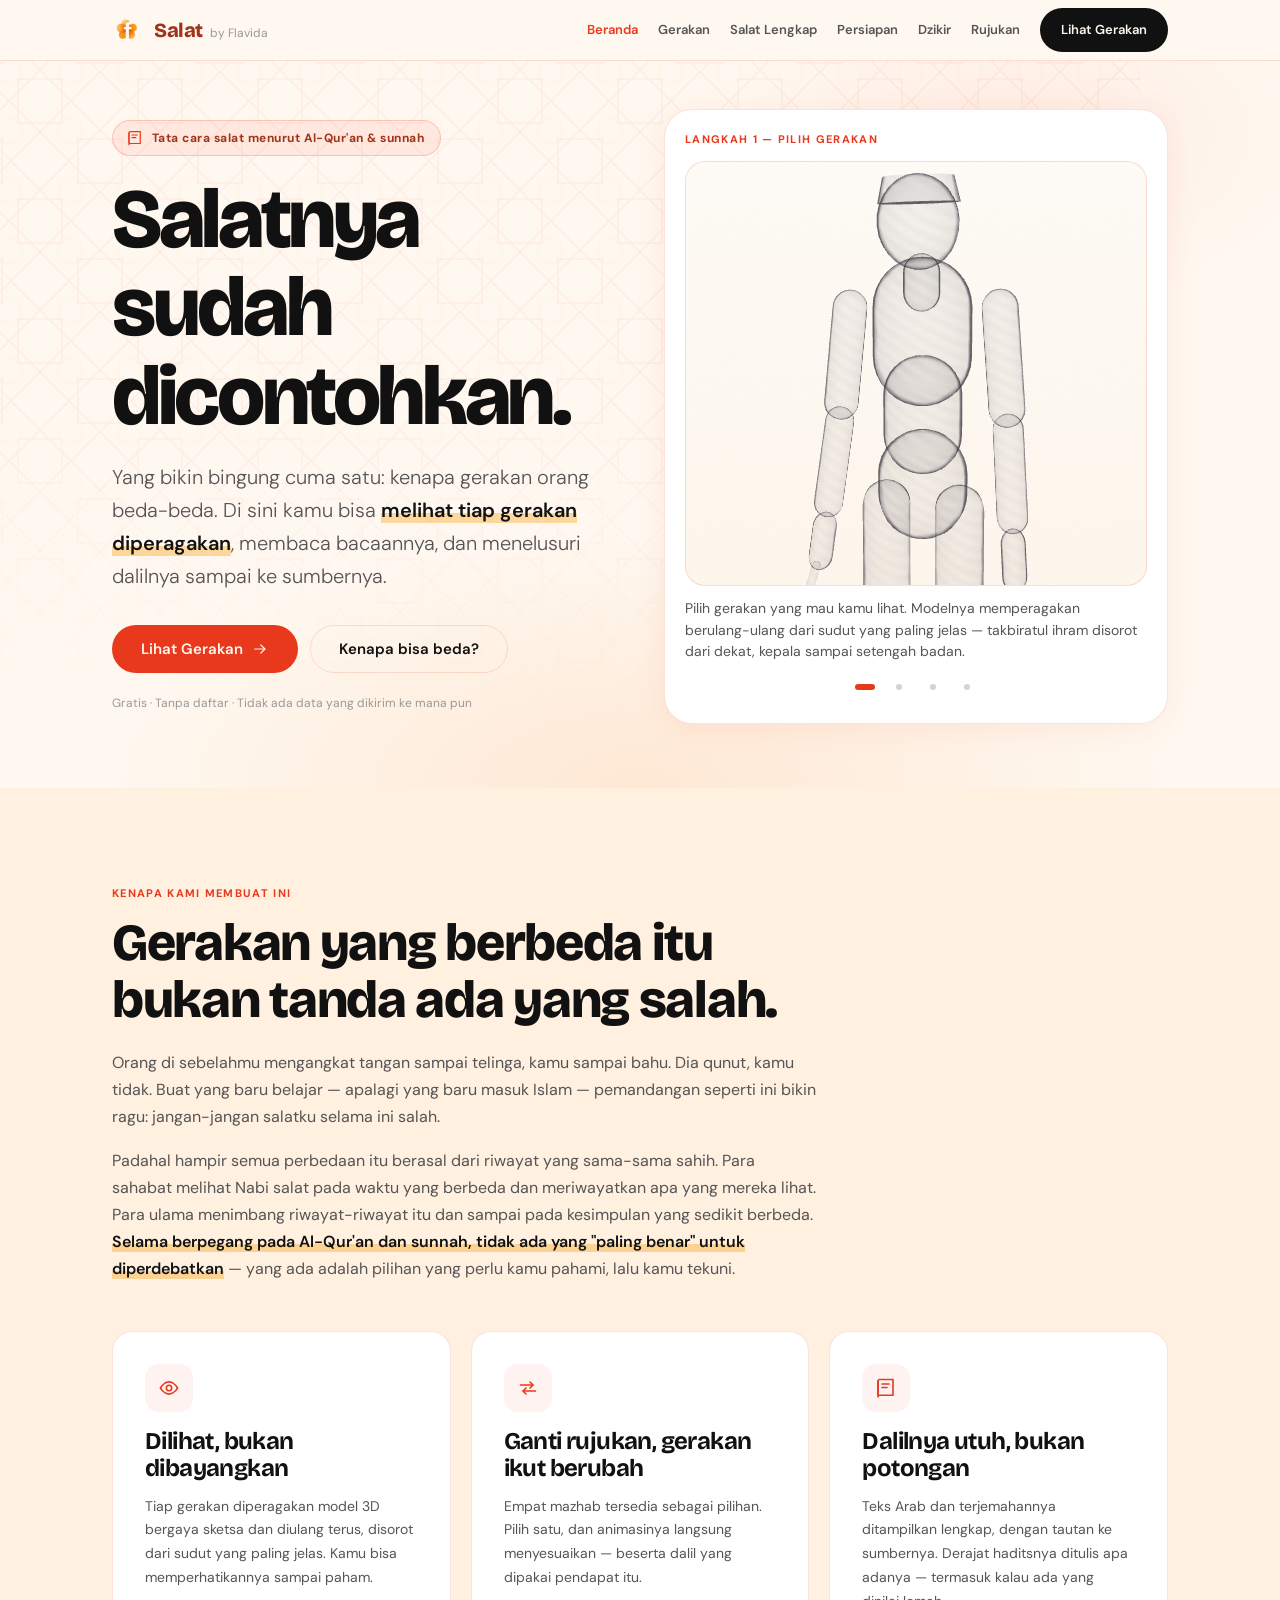
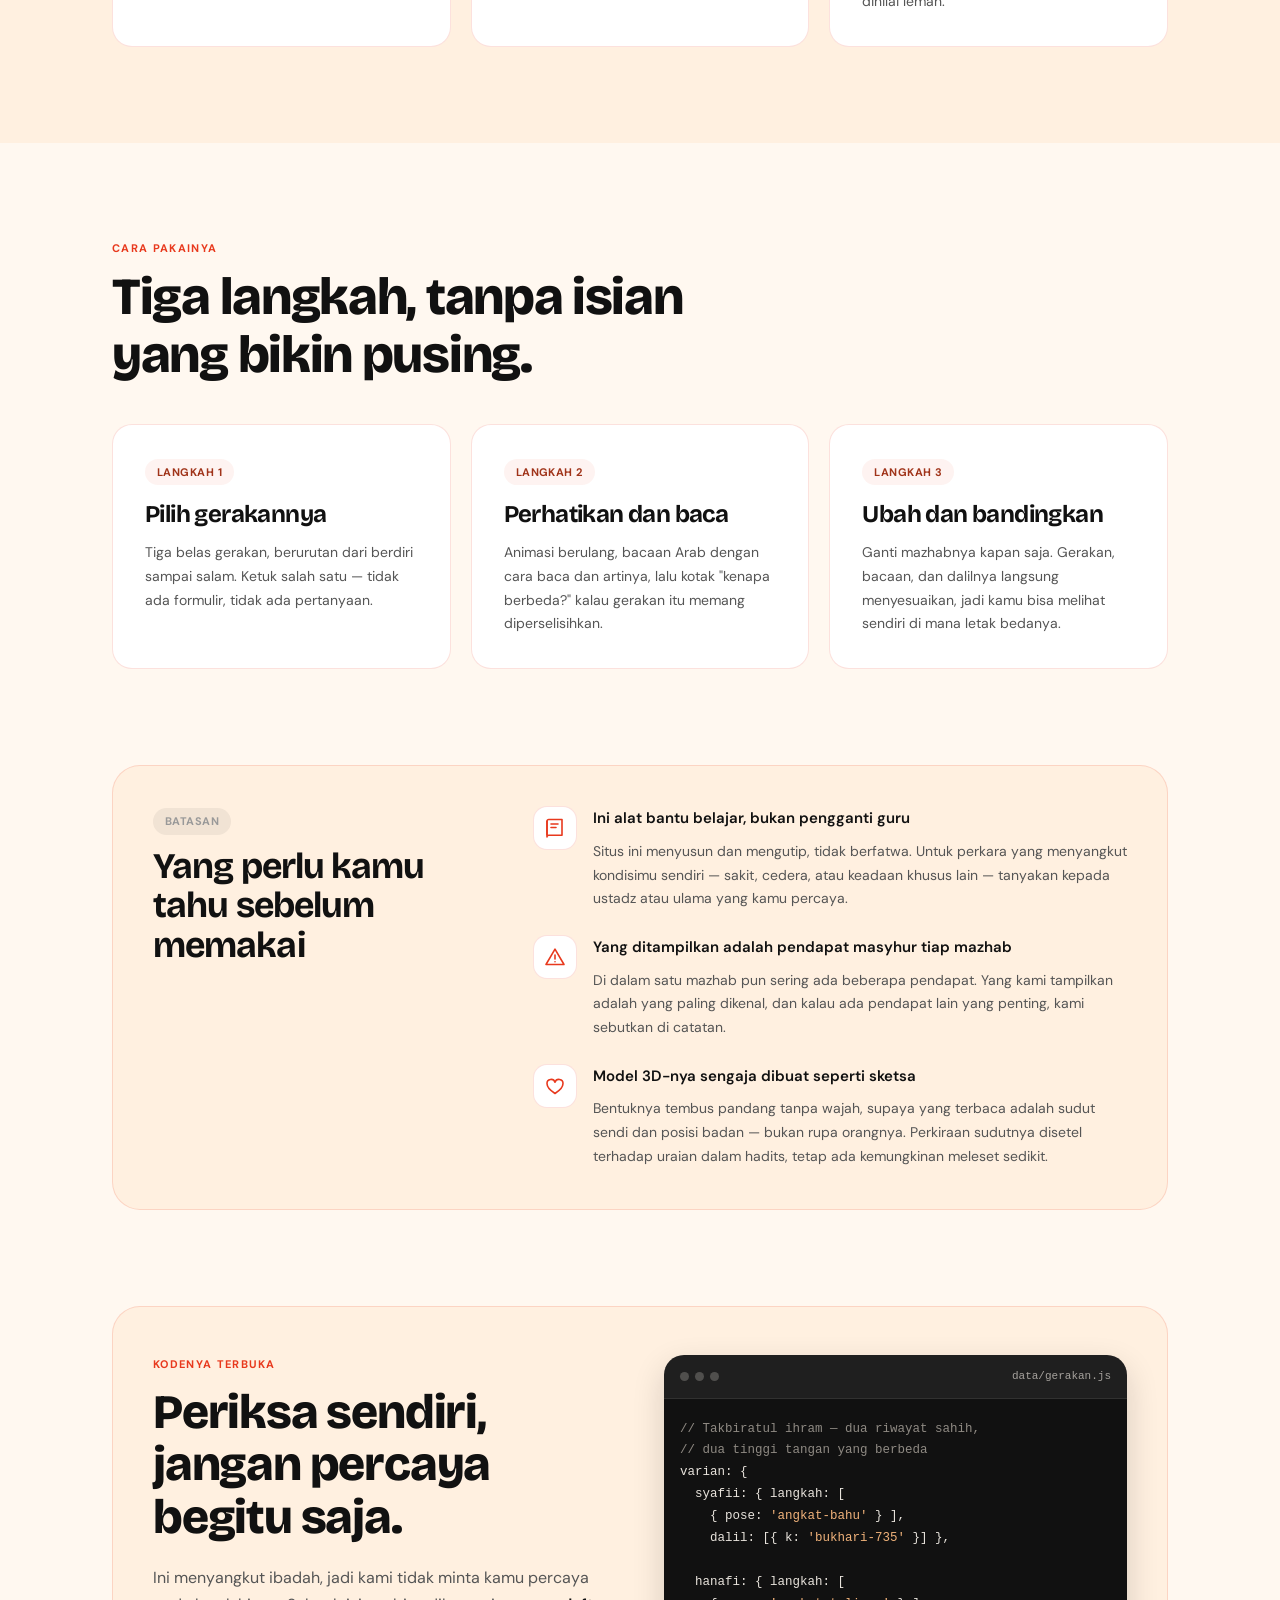
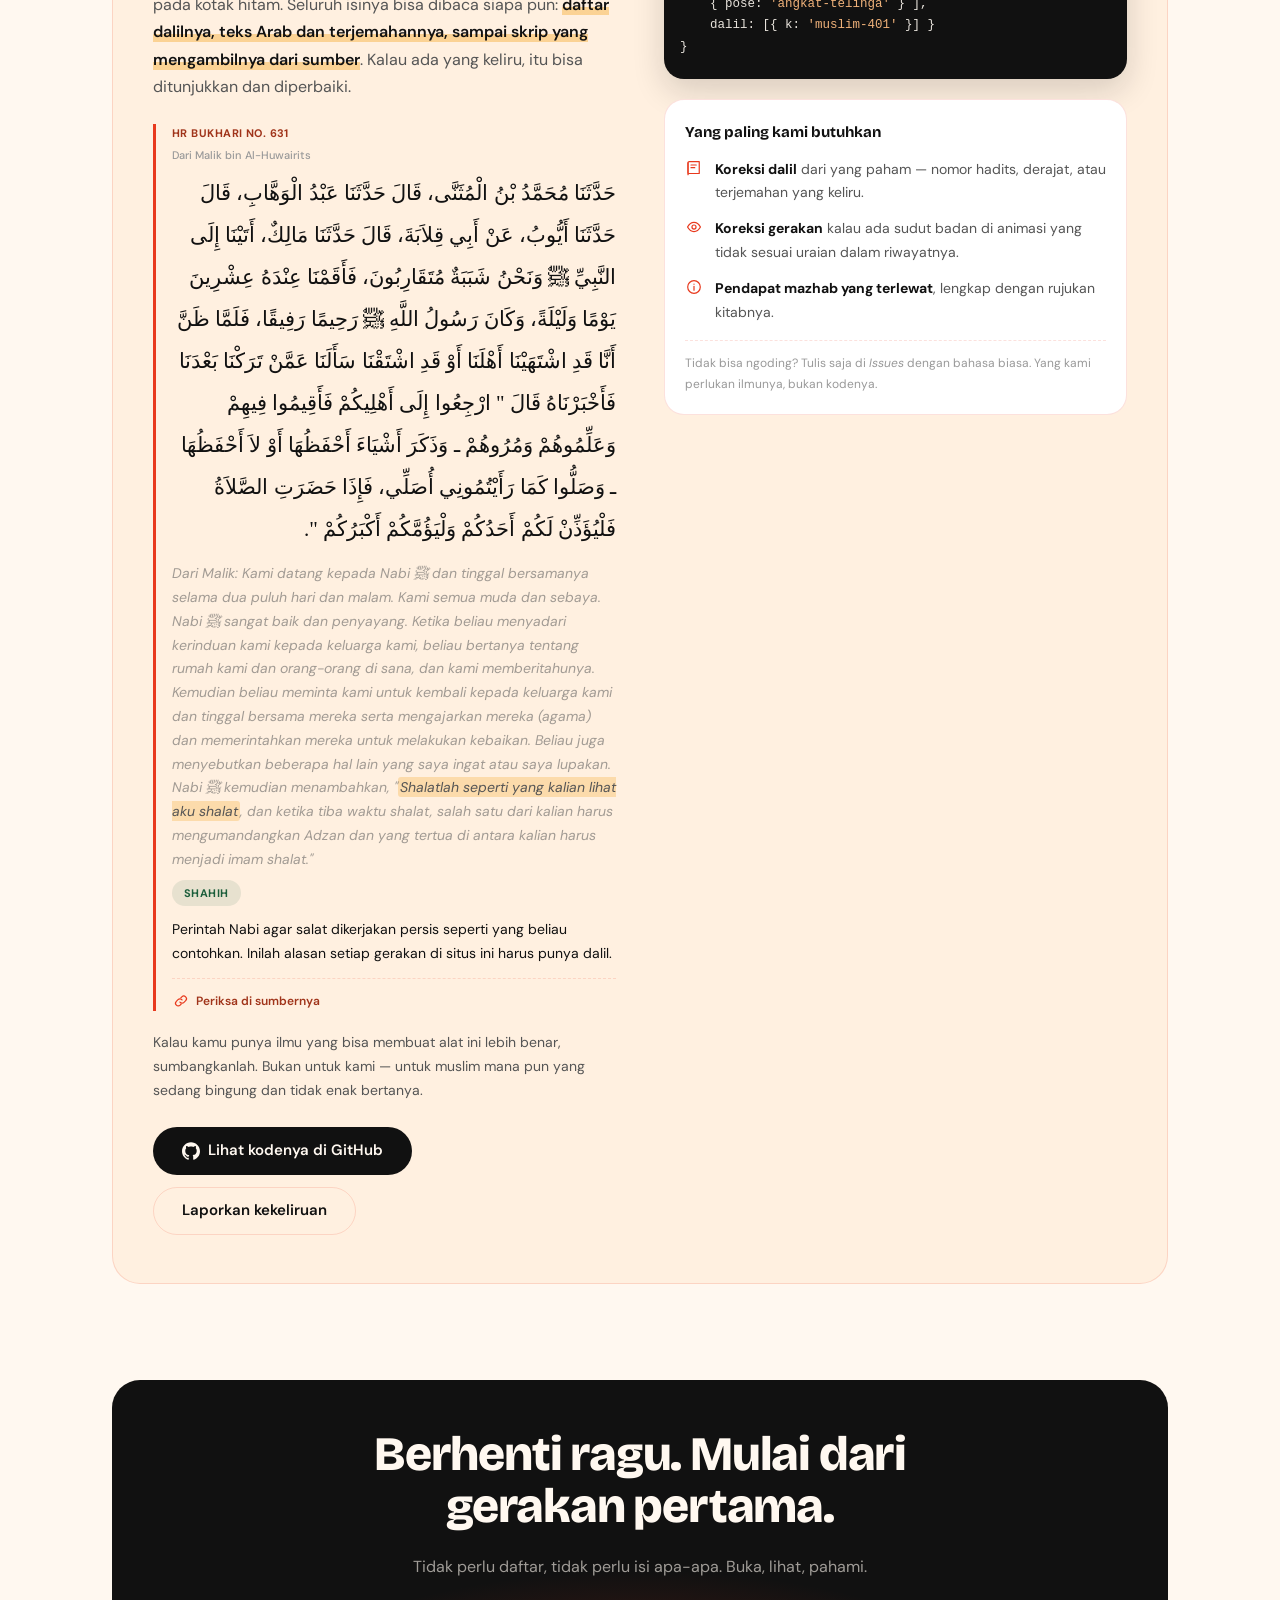
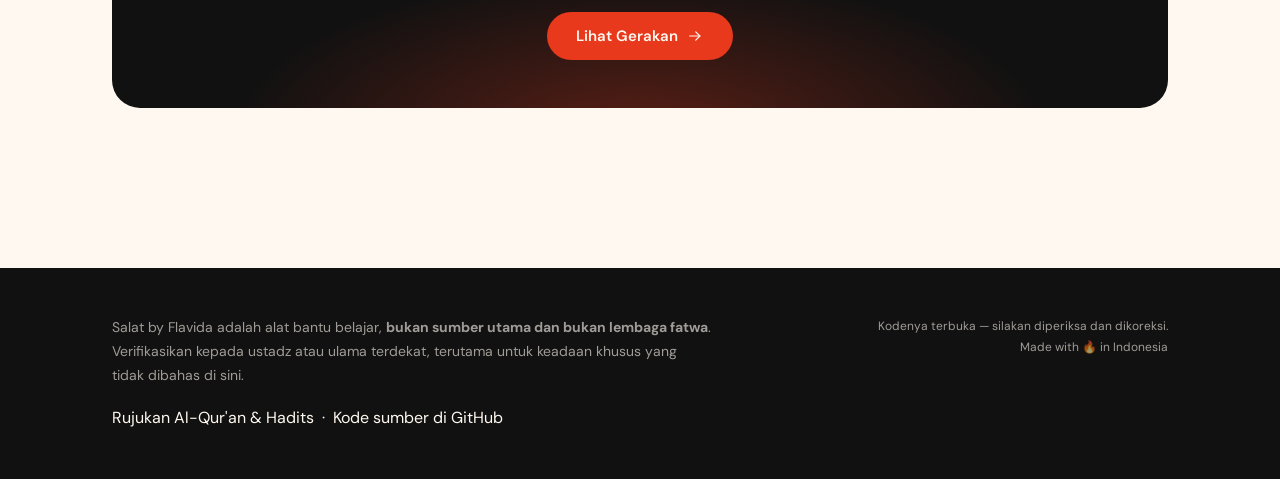
==== commit 91a6d853: "Kamera membingkai kotak sasaran, bukan jarak tetap Sikap rukuk dan sujud lebih lebar daripada tinggi" ====
--- a/index.html
+++ b/index.html
@@ -8,14 +8,14 @@
 <meta name="theme-color" content="#FFF8F0">
 <link rel="icon" href="assets/mark-color.svg">
 <link rel="preconnect" href="https://fonts.gstatic.com" crossorigin>
-<link rel="stylesheet" href="css/tokens.css?v=3">
-<link rel="stylesheet" href="css/base.css?v=3">
-<link rel="stylesheet" href="css/app.css?v=3">
+<link rel="stylesheet" href="css/tokens.css?v=5">
+<link rel="stylesheet" href="css/base.css?v=5">
+<link rel="stylesheet" href="css/app.css?v=5">
 </head>
 <body>
 <a class="skip-link" href="#utama">Lompat ke isi</a>
 
-<script src="js/sprite.js?v=3"></script>
+<script src="js/sprite.js?v=5"></script>
 
 <nav class="nav">
   <div class="wrap nav-inner">
@@ -394,16 +394,16 @@
 </footer>
 
 <script src="js/vendor/three.min.js"></script>
-<script src="js/tiga/rig.js?v=3"></script>
-<script src="js/tiga/pose.js?v=3"></script>
-<script src="js/tiga/kamera.js?v=3"></script>
-<script src="js/tiga/viewer.js?v=3"></script>
-<script src="data/dalil.js?v=3"></script>
-<script src="data/bacaan.js?v=3"></script>
-<script src="data/gerakan.js?v=3"></script>
-<script src="js/ui-dalil.js?v=3"></script>
-<script src="js/ui-sisip.js?v=3"></script>
-<script src="js/ui-landing.js?v=3"></script>
-<script src="js/ui-nav.js?v=3"></script>
+<script src="js/tiga/rig.js?v=5"></script>
+<script src="js/tiga/pose.js?v=5"></script>
+<script src="js/tiga/kamera.js?v=5"></script>
+<script src="js/tiga/viewer.js?v=5"></script>
+<script src="data/dalil.js?v=5"></script>
+<script src="data/bacaan.js?v=5"></script>
+<script src="data/gerakan.js?v=5"></script>
+<script src="js/ui-dalil.js?v=5"></script>
+<script src="js/ui-sisip.js?v=5"></script>
+<script src="js/ui-landing.js?v=5"></script>
+<script src="js/ui-nav.js?v=5"></script>
 </body>
 </html>
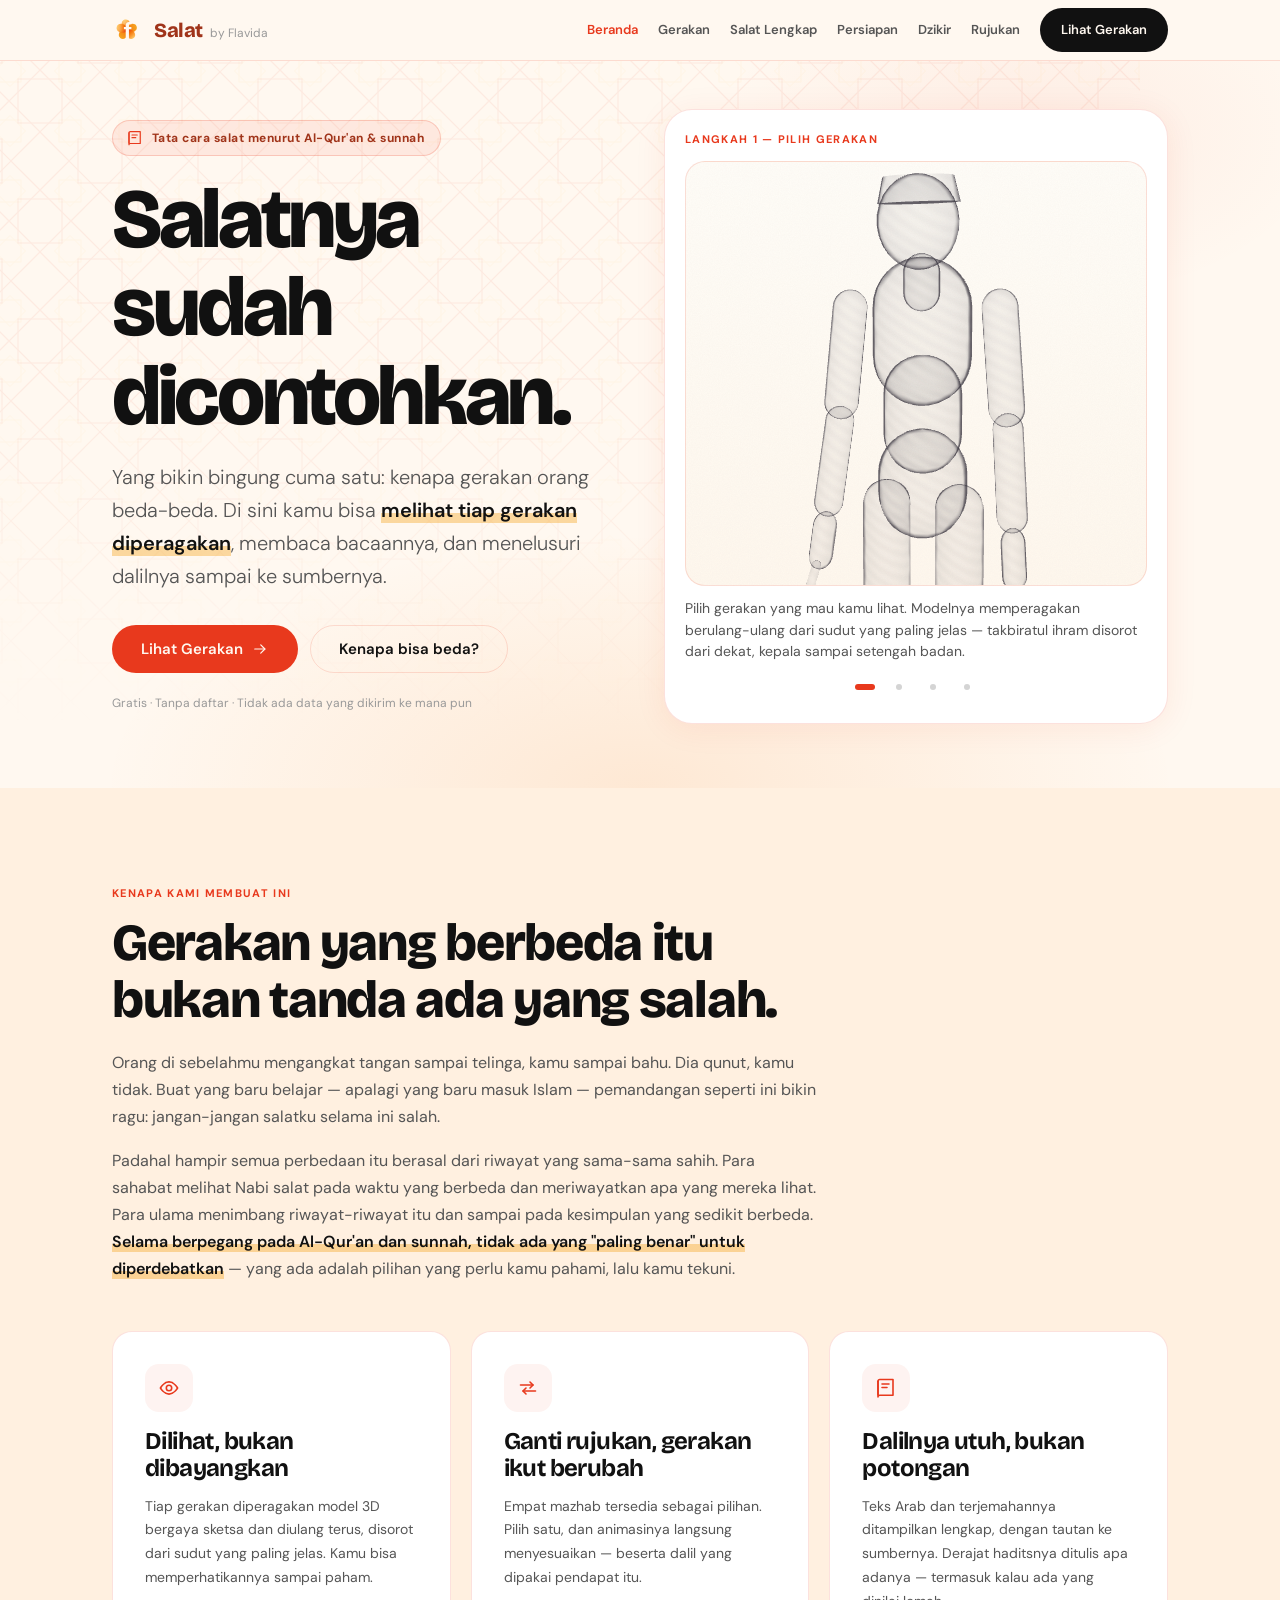
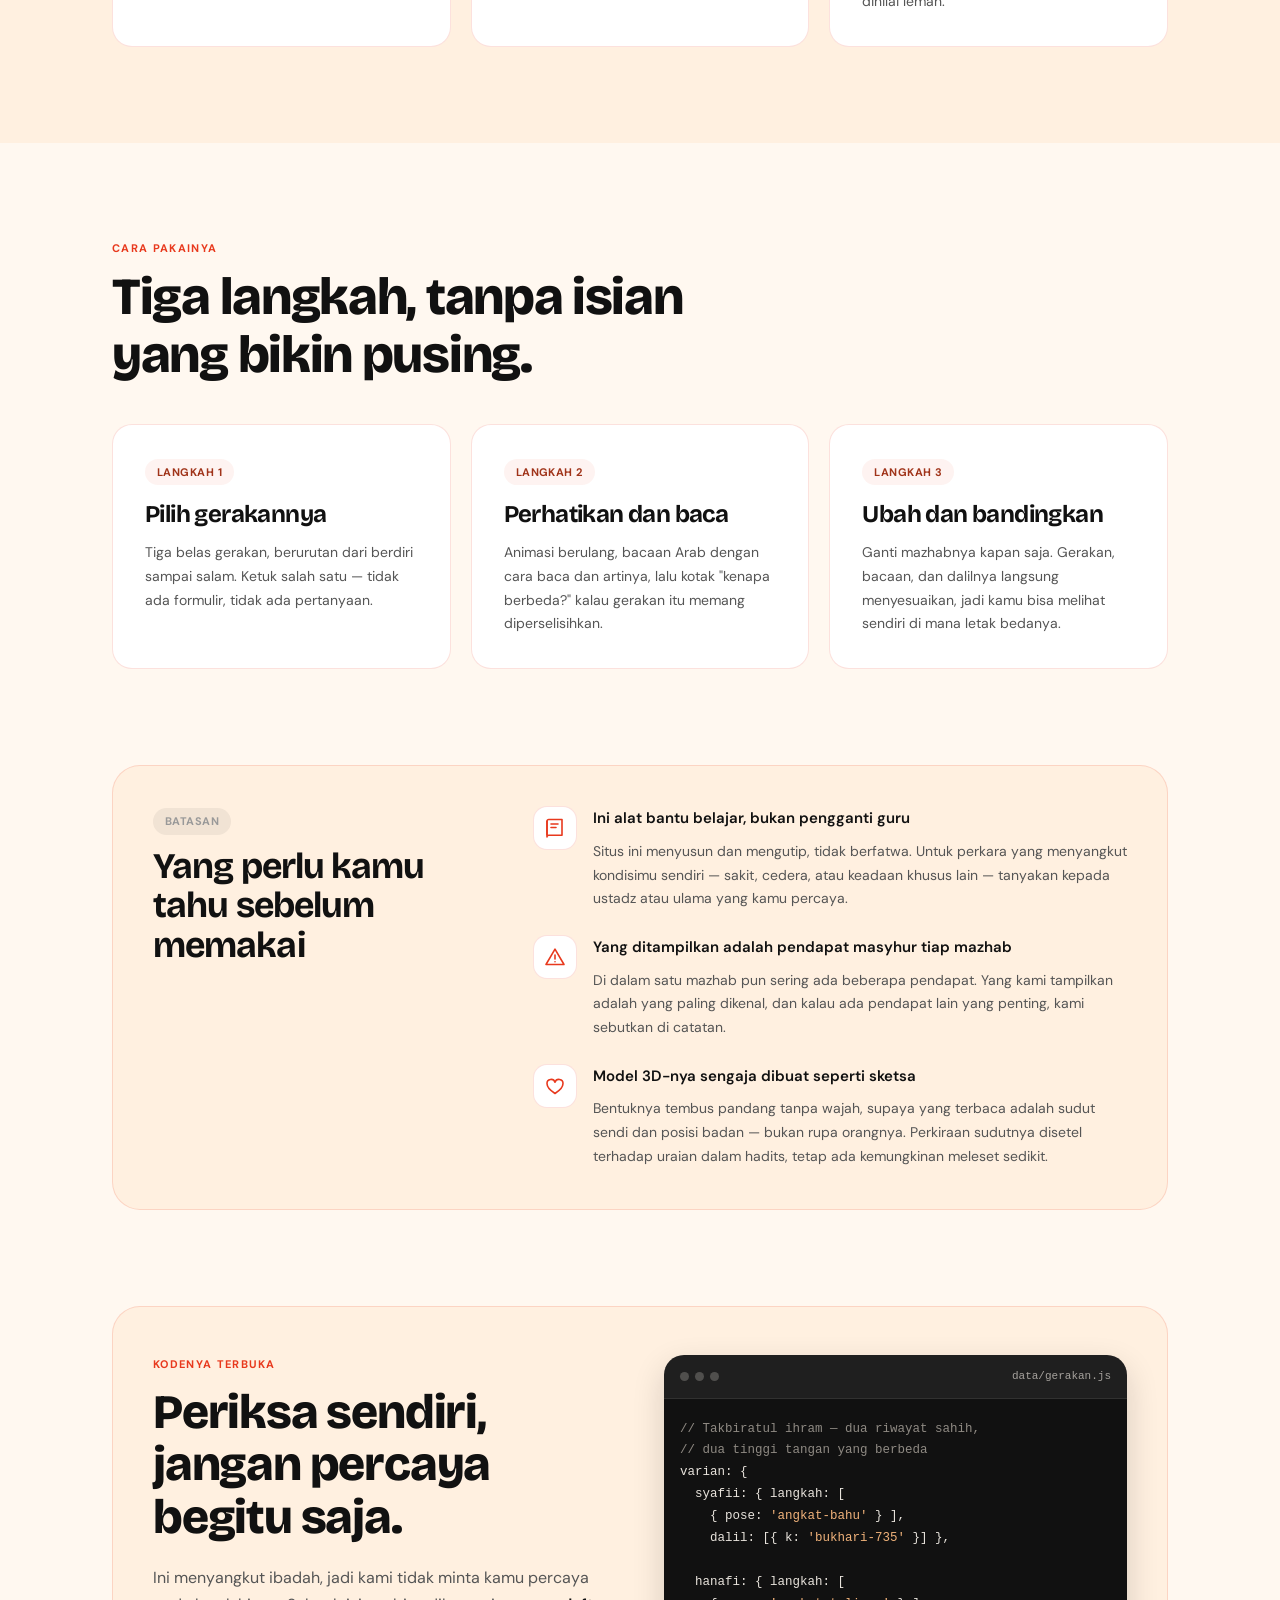
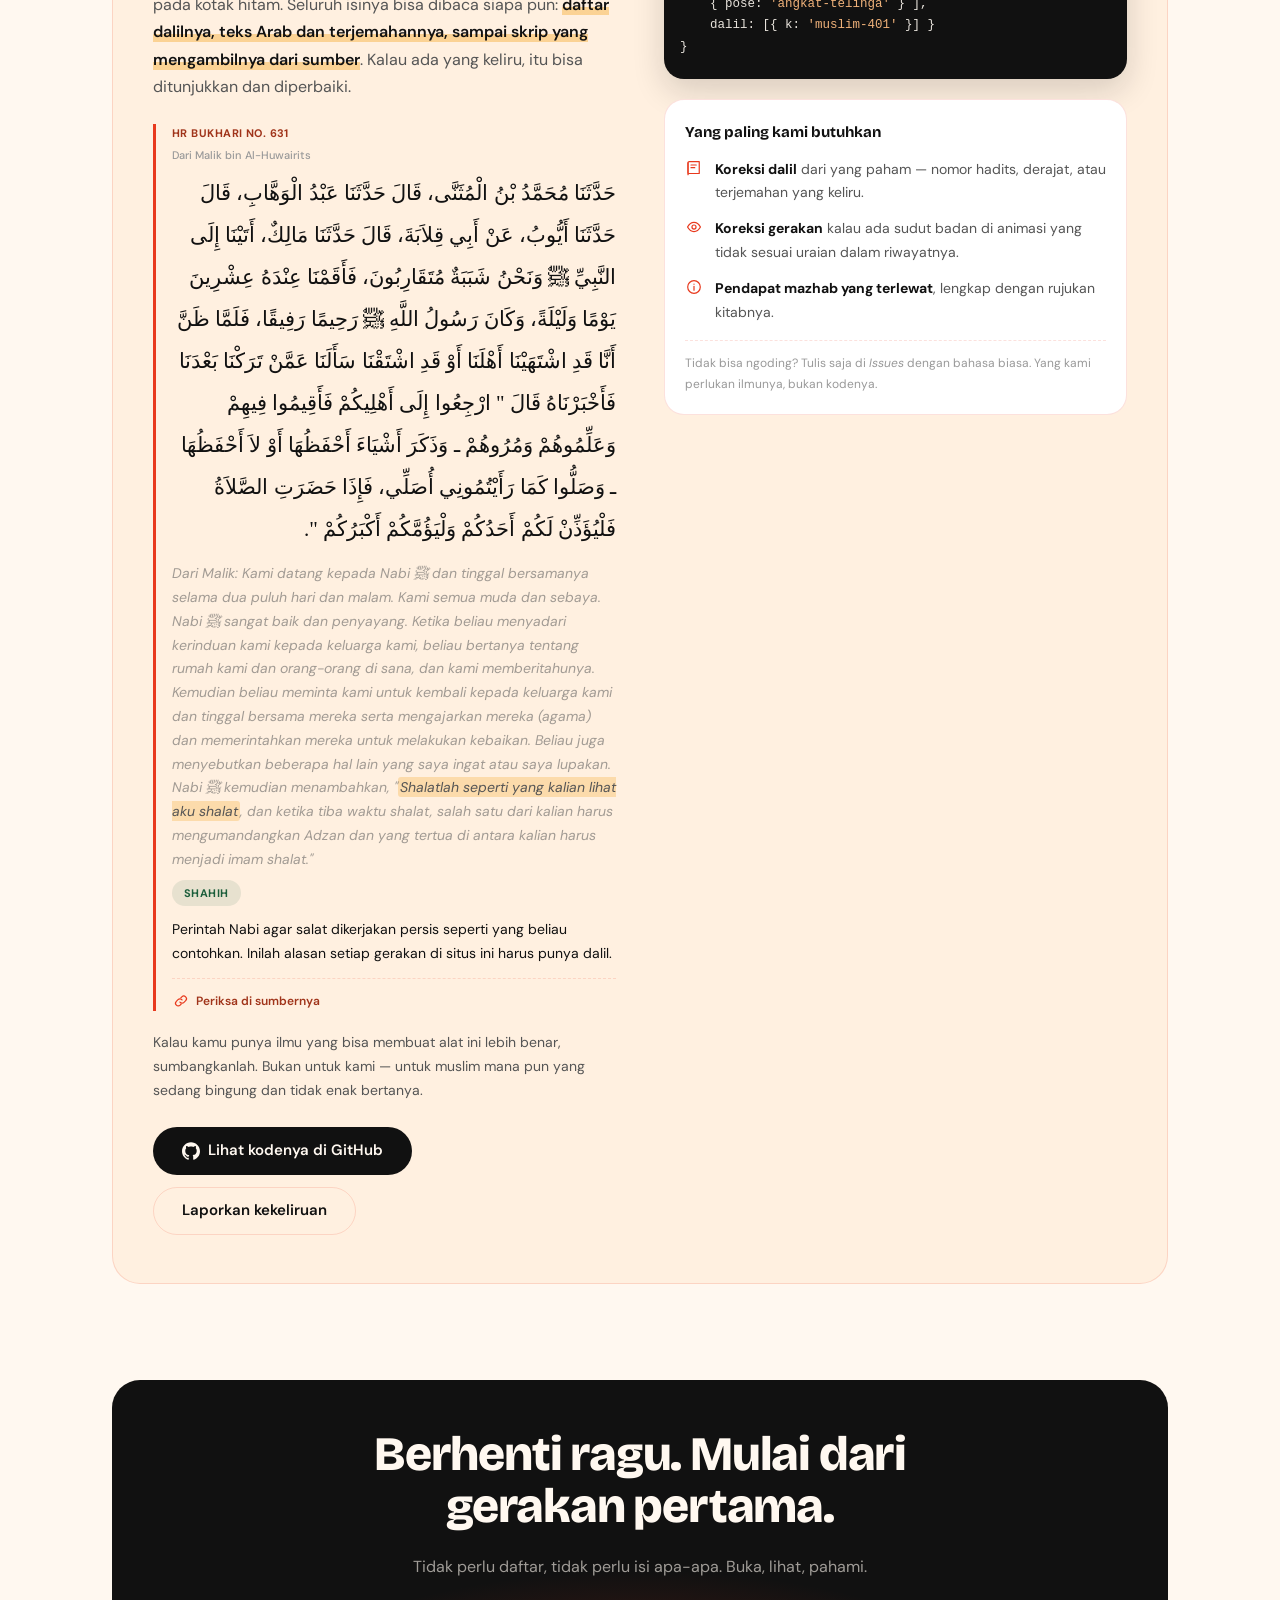
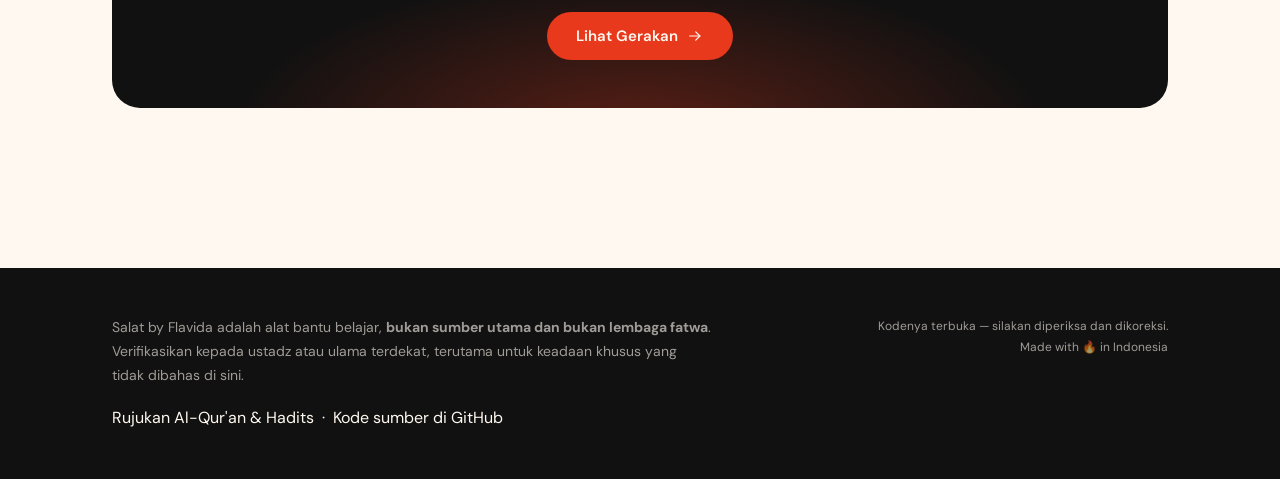
==== commit 64c560c7: "README, lisensi, dan tangkapan layar Menambah parameter ?langkah=N pada halaman gerakan untuk menaha" ====
--- a/index.html
+++ b/index.html
@@ -8,14 +8,14 @@
 <meta name="theme-color" content="#FFF8F0">
 <link rel="icon" href="assets/mark-color.svg">
 <link rel="preconnect" href="https://fonts.gstatic.com" crossorigin>
-<link rel="stylesheet" href="css/tokens.css?v=5">
-<link rel="stylesheet" href="css/base.css?v=5">
-<link rel="stylesheet" href="css/app.css?v=5">
+<link rel="stylesheet" href="css/tokens.css?v=8">
+<link rel="stylesheet" href="css/base.css?v=8">
+<link rel="stylesheet" href="css/app.css?v=8">
 </head>
 <body>
 <a class="skip-link" href="#utama">Lompat ke isi</a>
 
-<script src="js/sprite.js?v=5"></script>
+<script src="js/sprite.js?v=8"></script>
 
 <nav class="nav">
   <div class="wrap nav-inner">
@@ -394,16 +394,16 @@
 </footer>
 
 <script src="js/vendor/three.min.js"></script>
-<script src="js/tiga/rig.js?v=5"></script>
-<script src="js/tiga/pose.js?v=5"></script>
-<script src="js/tiga/kamera.js?v=5"></script>
-<script src="js/tiga/viewer.js?v=5"></script>
-<script src="data/dalil.js?v=5"></script>
-<script src="data/bacaan.js?v=5"></script>
-<script src="data/gerakan.js?v=5"></script>
-<script src="js/ui-dalil.js?v=5"></script>
-<script src="js/ui-sisip.js?v=5"></script>
-<script src="js/ui-landing.js?v=5"></script>
-<script src="js/ui-nav.js?v=5"></script>
+<script src="js/tiga/rig.js?v=8"></script>
+<script src="js/tiga/pose.js?v=8"></script>
+<script src="js/tiga/kamera.js?v=8"></script>
+<script src="js/tiga/viewer.js?v=8"></script>
+<script src="data/dalil.js?v=8"></script>
+<script src="data/bacaan.js?v=8"></script>
+<script src="data/gerakan.js?v=8"></script>
+<script src="js/ui-dalil.js?v=8"></script>
+<script src="js/ui-sisip.js?v=8"></script>
+<script src="js/ui-landing.js?v=8"></script>
+<script src="js/ui-nav.js?v=8"></script>
 </body>
 </html>
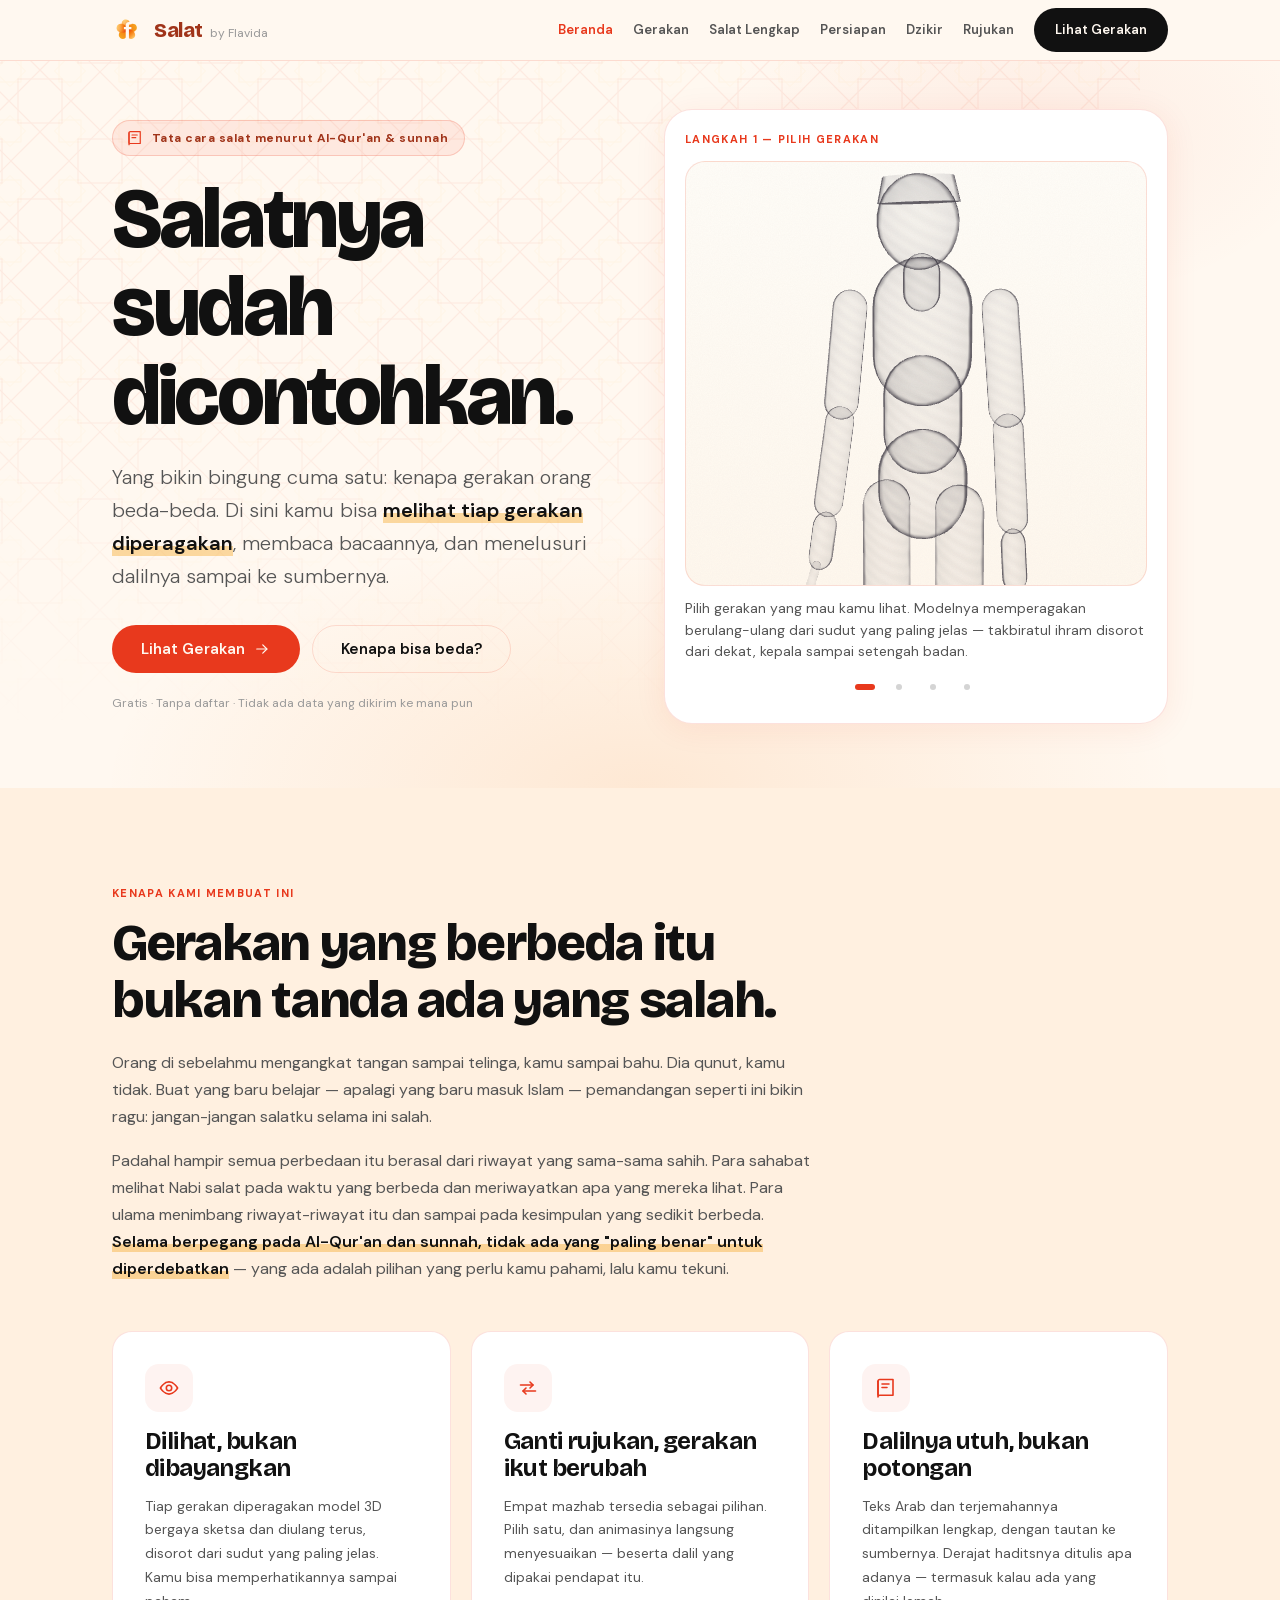
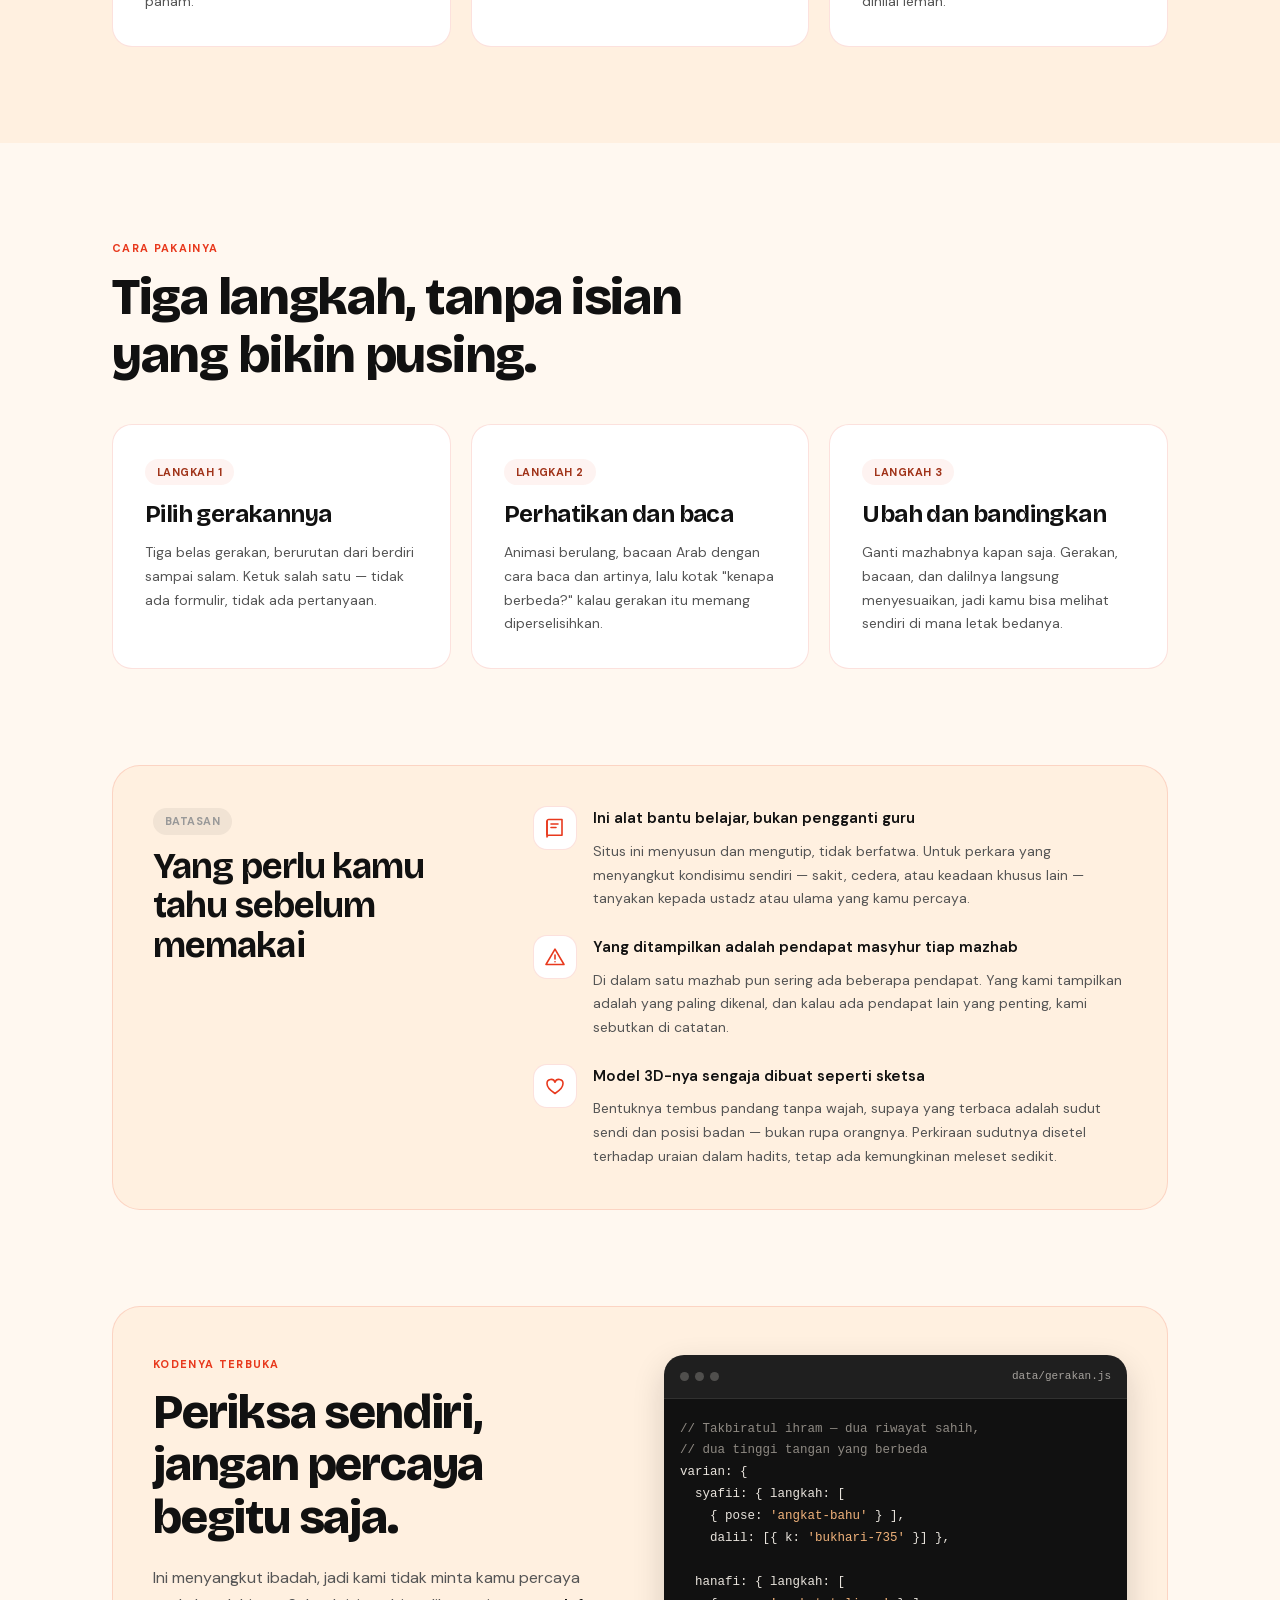
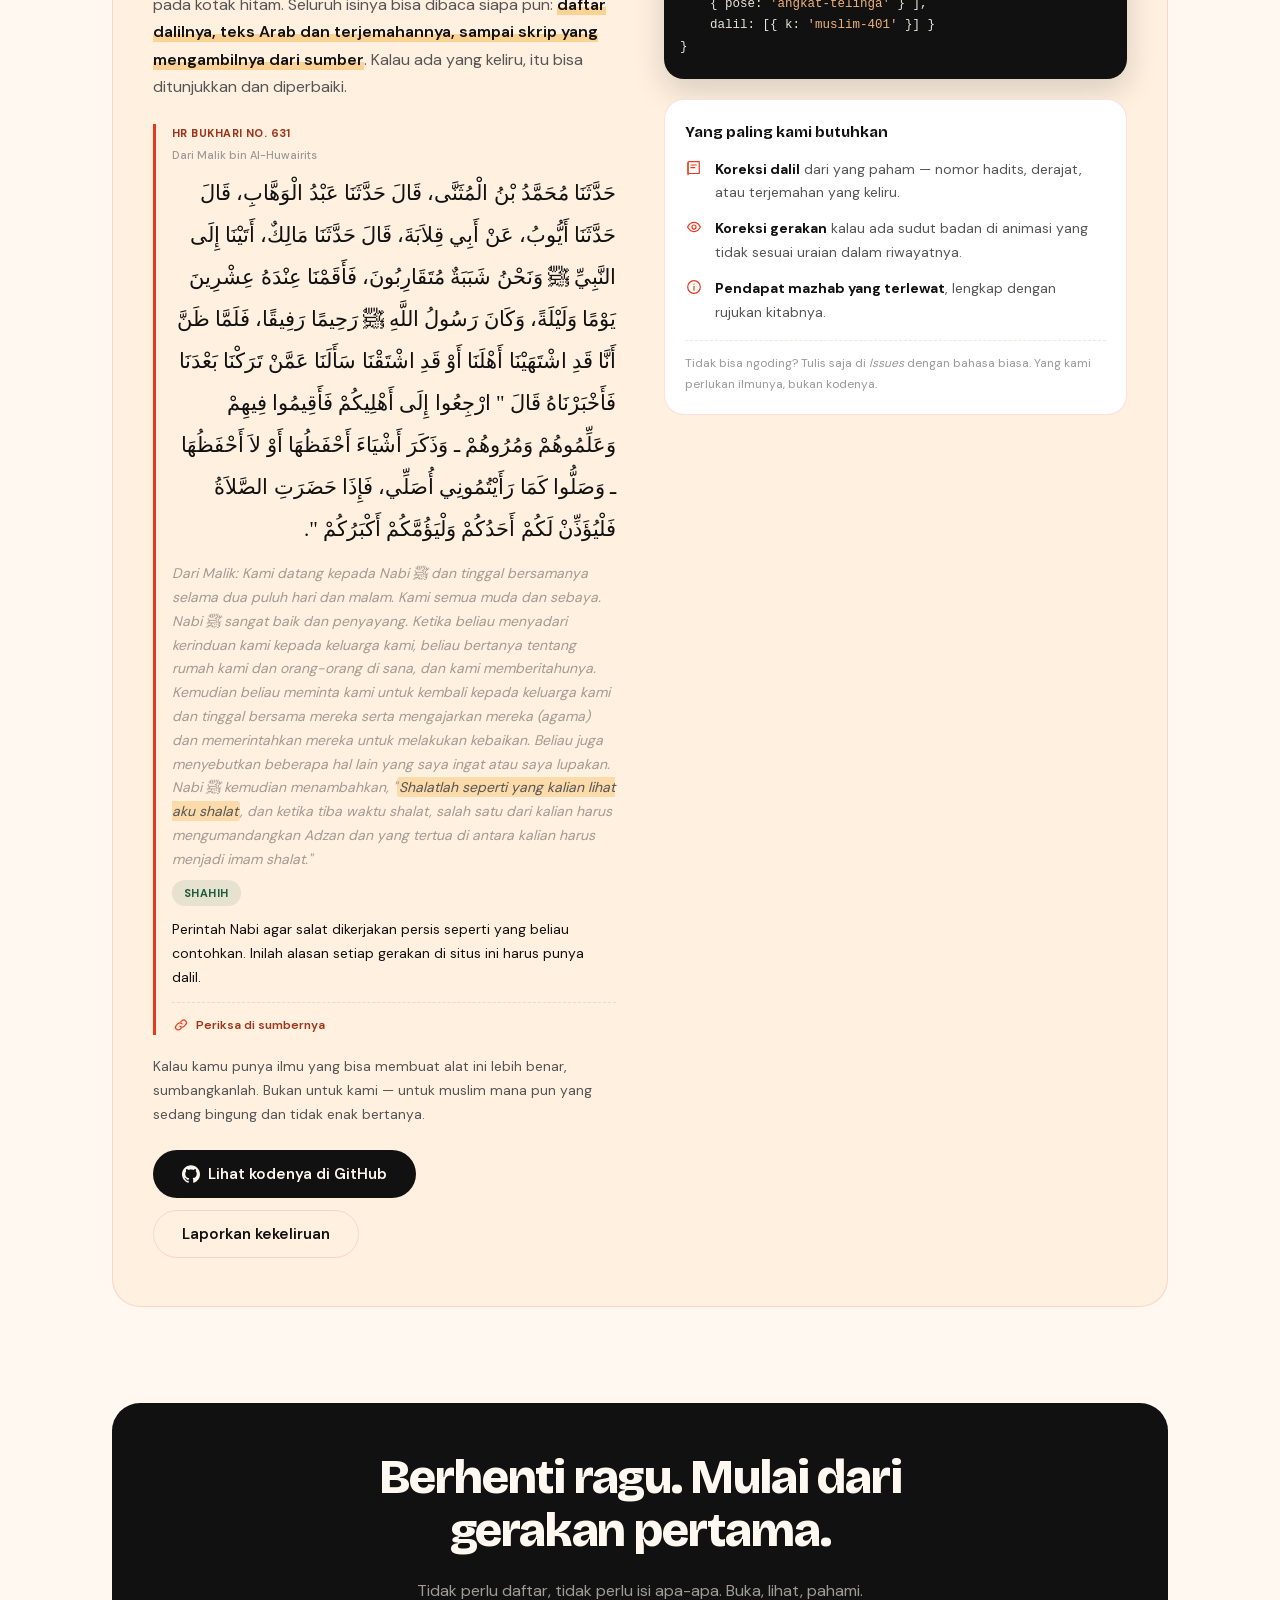
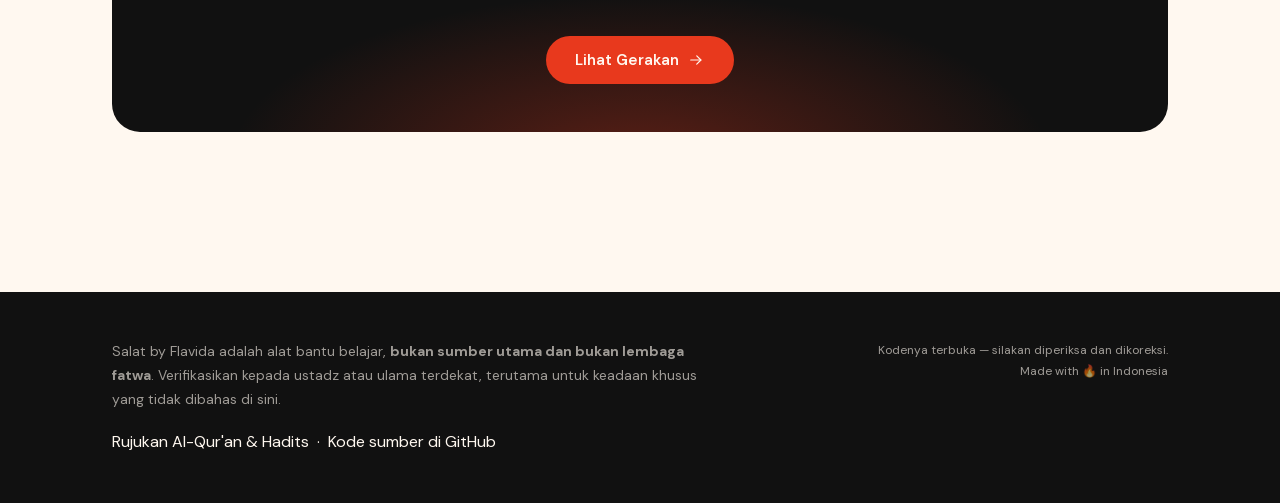
==== commit 5dc413d5: "Simpan huruf sendiri, hapus panggilan ke Google Fonts Situs berjanji tidak mengirim apa pun ke mana " ====
--- a/index.html
+++ b/index.html
@@ -7,15 +7,15 @@
 <meta name="description" content="Lihat animasi tiap gerakan salat beserta bacaan dan dalilnya. Ganti rujukan mazhab, gerakannya menyesuaikan. Gratis, tanpa daftar, semua diproses di browser kamu sendiri.">
 <meta name="theme-color" content="#FFF8F0">
 <link rel="icon" href="assets/mark-color.svg">
-<link rel="preconnect" href="https://fonts.gstatic.com" crossorigin>
-<link rel="stylesheet" href="css/tokens.css?v=8">
-<link rel="stylesheet" href="css/base.css?v=8">
-<link rel="stylesheet" href="css/app.css?v=8">
+<link rel="stylesheet" href="css/font.css?v=9">
+<link rel="stylesheet" href="css/tokens.css?v=9">
+<link rel="stylesheet" href="css/base.css?v=9">
+<link rel="stylesheet" href="css/app.css?v=9">
 </head>
 <body>
 <a class="skip-link" href="#utama">Lompat ke isi</a>
 
-<script src="js/sprite.js?v=8"></script>
+<script src="js/sprite.js?v=9"></script>
 
 <nav class="nav">
   <div class="wrap nav-inner">
@@ -394,16 +394,16 @@
 </footer>
 
 <script src="js/vendor/three.min.js"></script>
-<script src="js/tiga/rig.js?v=8"></script>
-<script src="js/tiga/pose.js?v=8"></script>
-<script src="js/tiga/kamera.js?v=8"></script>
-<script src="js/tiga/viewer.js?v=8"></script>
-<script src="data/dalil.js?v=8"></script>
-<script src="data/bacaan.js?v=8"></script>
-<script src="data/gerakan.js?v=8"></script>
-<script src="js/ui-dalil.js?v=8"></script>
-<script src="js/ui-sisip.js?v=8"></script>
-<script src="js/ui-landing.js?v=8"></script>
-<script src="js/ui-nav.js?v=8"></script>
+<script src="js/tiga/rig.js?v=9"></script>
+<script src="js/tiga/pose.js?v=9"></script>
+<script src="js/tiga/kamera.js?v=9"></script>
+<script src="js/tiga/viewer.js?v=9"></script>
+<script src="data/dalil.js?v=9"></script>
+<script src="data/bacaan.js?v=9"></script>
+<script src="data/gerakan.js?v=9"></script>
+<script src="js/ui-dalil.js?v=9"></script>
+<script src="js/ui-sisip.js?v=9"></script>
+<script src="js/ui-landing.js?v=9"></script>
+<script src="js/ui-nav.js?v=9"></script>
 </body>
 </html>
--- a/css/font.css
+++ b/css/font.css
@@ -0,0 +1,141 @@
+/*
+ * Huruf Bricolage Grotesque dan DM Sans, disimpan sendiri.
+ *
+ * Situs ini berjanji tidak mengirim apa pun ke mana pun. Memuat huruf dari
+ * server Google akan membocorkan alamat IP pembacanya ke pihak ketiga, jadi
+ * berkas hurufnya ikut disimpan di sini. Hanya subset latin dan latin-ext
+ * yang diambil — cukup untuk bahasa Indonesia, dan ringan.
+ *
+ * Berkas ini DIHASILKAN dari CSS resmi Google Fonts; jangan disunting
+ * tangan. Kedua huruf memakai lisensi SIL Open Font License 1.1.
+ */
+
+@font-face {
+  font-family: 'Bricolage Grotesque';
+  font-style: normal;
+  font-weight: 700;
+  font-stretch: 100%;
+  font-display: swap;
+  src: url('../assets/font/bricolage-grotesque-latin-ext.woff2') format('woff2');
+  unicode-range: U+0100-02BA, U+02BD-02C5, U+02C7-02CC, U+02CE-02D7, U+02DD-02FF, U+0304, U+0308, U+0329, U+1D00-1DBF, U+1E00-1E9F, U+1EF2-1EFF, U+2020, U+20A0-20AB, U+20AD-20C0, U+2113, U+2C60-2C7F, U+A720-A7FF;
+}
+
+@font-face {
+  font-family: 'Bricolage Grotesque';
+  font-style: normal;
+  font-weight: 700;
+  font-stretch: 100%;
+  font-display: swap;
+  src: url('../assets/font/bricolage-grotesque-latin.woff2') format('woff2');
+  unicode-range: U+0000-00FF, U+0131, U+0152-0153, U+02BB-02BC, U+02C6, U+02DA, U+02DC, U+0304, U+0308, U+0329, U+2000-206F, U+20AC, U+2122, U+2191, U+2193, U+2212, U+2215, U+FEFF, U+FFFD;
+}
+
+@font-face {
+  font-family: 'Bricolage Grotesque';
+  font-style: normal;
+  font-weight: 800;
+  font-stretch: 100%;
+  font-display: swap;
+  src: url('../assets/font/bricolage-grotesque-latin-ext.woff2') format('woff2');
+  unicode-range: U+0100-02BA, U+02BD-02C5, U+02C7-02CC, U+02CE-02D7, U+02DD-02FF, U+0304, U+0308, U+0329, U+1D00-1DBF, U+1E00-1E9F, U+1EF2-1EFF, U+2020, U+20A0-20AB, U+20AD-20C0, U+2113, U+2C60-2C7F, U+A720-A7FF;
+}
+
+@font-face {
+  font-family: 'Bricolage Grotesque';
+  font-style: normal;
+  font-weight: 800;
+  font-stretch: 100%;
+  font-display: swap;
+  src: url('../assets/font/bricolage-grotesque-latin.woff2') format('woff2');
+  unicode-range: U+0000-00FF, U+0131, U+0152-0153, U+02BB-02BC, U+02C6, U+02DA, U+02DC, U+0304, U+0308, U+0329, U+2000-206F, U+20AC, U+2122, U+2191, U+2193, U+2212, U+2215, U+FEFF, U+FFFD;
+}
+
+@font-face {
+  font-family: 'DM Sans';
+  font-style: normal;
+  font-weight: 300;
+  font-display: swap;
+  src: url('../assets/font/dm-sans-latin-ext.woff2') format('woff2');
+  unicode-range: U+0100-02BA, U+02BD-02C5, U+02C7-02CC, U+02CE-02D7, U+02DD-02FF, U+0304, U+0308, U+0329, U+1D00-1DBF, U+1E00-1E9F, U+1EF2-1EFF, U+2020, U+20A0-20AB, U+20AD-20C0, U+2113, U+2C60-2C7F, U+A720-A7FF;
+}
+
+@font-face {
+  font-family: 'DM Sans';
+  font-style: normal;
+  font-weight: 300;
+  font-display: swap;
+  src: url('../assets/font/dm-sans-latin.woff2') format('woff2');
+  unicode-range: U+0000-00FF, U+0131, U+0152-0153, U+02BB-02BC, U+02C6, U+02DA, U+02DC, U+0304, U+0308, U+0329, U+2000-206F, U+20AC, U+2122, U+2191, U+2193, U+2212, U+2215, U+FEFF, U+FFFD;
+}
+
+@font-face {
+  font-family: 'DM Sans';
+  font-style: normal;
+  font-weight: 400;
+  font-display: swap;
+  src: url('../assets/font/dm-sans-latin-ext.woff2') format('woff2');
+  unicode-range: U+0100-02BA, U+02BD-02C5, U+02C7-02CC, U+02CE-02D7, U+02DD-02FF, U+0304, U+0308, U+0329, U+1D00-1DBF, U+1E00-1E9F, U+1EF2-1EFF, U+2020, U+20A0-20AB, U+20AD-20C0, U+2113, U+2C60-2C7F, U+A720-A7FF;
+}
+
+@font-face {
+  font-family: 'DM Sans';
+  font-style: normal;
+  font-weight: 400;
+  font-display: swap;
+  src: url('../assets/font/dm-sans-latin.woff2') format('woff2');
+  unicode-range: U+0000-00FF, U+0131, U+0152-0153, U+02BB-02BC, U+02C6, U+02DA, U+02DC, U+0304, U+0308, U+0329, U+2000-206F, U+20AC, U+2122, U+2191, U+2193, U+2212, U+2215, U+FEFF, U+FFFD;
+}
+
+@font-face {
+  font-family: 'DM Sans';
+  font-style: normal;
+  font-weight: 500;
+  font-display: swap;
+  src: url('../assets/font/dm-sans-latin-ext.woff2') format('woff2');
+  unicode-range: U+0100-02BA, U+02BD-02C5, U+02C7-02CC, U+02CE-02D7, U+02DD-02FF, U+0304, U+0308, U+0329, U+1D00-1DBF, U+1E00-1E9F, U+1EF2-1EFF, U+2020, U+20A0-20AB, U+20AD-20C0, U+2113, U+2C60-2C7F, U+A720-A7FF;
+}
+
+@font-face {
+  font-family: 'DM Sans';
+  font-style: normal;
+  font-weight: 500;
+  font-display: swap;
+  src: url('../assets/font/dm-sans-latin.woff2') format('woff2');
+  unicode-range: U+0000-00FF, U+0131, U+0152-0153, U+02BB-02BC, U+02C6, U+02DA, U+02DC, U+0304, U+0308, U+0329, U+2000-206F, U+20AC, U+2122, U+2191, U+2193, U+2212, U+2215, U+FEFF, U+FFFD;
+}
+
+@font-face {
+  font-family: 'DM Sans';
+  font-style: normal;
+  font-weight: 600;
+  font-display: swap;
+  src: url('../assets/font/dm-sans-latin-ext.woff2') format('woff2');
+  unicode-range: U+0100-02BA, U+02BD-02C5, U+02C7-02CC, U+02CE-02D7, U+02DD-02FF, U+0304, U+0308, U+0329, U+1D00-1DBF, U+1E00-1E9F, U+1EF2-1EFF, U+2020, U+20A0-20AB, U+20AD-20C0, U+2113, U+2C60-2C7F, U+A720-A7FF;
+}
+
+@font-face {
+  font-family: 'DM Sans';
+  font-style: normal;
+  font-weight: 600;
+  font-display: swap;
+  src: url('../assets/font/dm-sans-latin.woff2') format('woff2');
+  unicode-range: U+0000-00FF, U+0131, U+0152-0153, U+02BB-02BC, U+02C6, U+02DA, U+02DC, U+0304, U+0308, U+0329, U+2000-206F, U+20AC, U+2122, U+2191, U+2193, U+2212, U+2215, U+FEFF, U+FFFD;
+}
+
+@font-face {
+  font-family: 'DM Sans';
+  font-style: normal;
+  font-weight: 700;
+  font-display: swap;
+  src: url('../assets/font/dm-sans-latin-ext.woff2') format('woff2');
+  unicode-range: U+0100-02BA, U+02BD-02C5, U+02C7-02CC, U+02CE-02D7, U+02DD-02FF, U+0304, U+0308, U+0329, U+1D00-1DBF, U+1E00-1E9F, U+1EF2-1EFF, U+2020, U+20A0-20AB, U+20AD-20C0, U+2113, U+2C60-2C7F, U+A720-A7FF;
+}
+
+@font-face {
+  font-family: 'DM Sans';
+  font-style: normal;
+  font-weight: 700;
+  font-display: swap;
+  src: url('../assets/font/dm-sans-latin.woff2') format('woff2');
+  unicode-range: U+0000-00FF, U+0131, U+0152-0153, U+02BB-02BC, U+02C6, U+02DA, U+02DC, U+0304, U+0308, U+0329, U+2000-206F, U+20AC, U+2122, U+2191, U+2193, U+2212, U+2215, U+FEFF, U+FFFD;
+}
--- a/css/tokens.css
+++ b/css/tokens.css
@@ -3,10 +3,12 @@
  * v1.0 · 2026 · flavida.co
  *
  * Fonts: Bricolage Grotesque (display) + DM Sans (body).
- * The @import below loads them automatically. For best performance, ALSO add a
- * matching <link rel="preconnect"> to fonts.gstatic.com in your <head>.
+ *
+ * Berbeda dengan berkas token aslinya, di sini hurufnya TIDAK diambil dari
+ * server Google. Situs ini berjanji tidak mengirim apa pun ke mana pun, dan
+ * memuat huruf dari pihak ketiga membocorkan alamat IP pembacanya. Berkas
+ * hurufnya disimpan sendiri — lihat css/font.css.
  */
-@import url('https://fonts.googleapis.com/css2?family=Bricolage+Grotesque:opsz,wght@12..96,700;12..96,800&family=DM+Sans:wght@300;400;500;600;700&display=swap');
 
 /* ═══════════════════════════════════════════════════
    BASE COLOR TOKENS
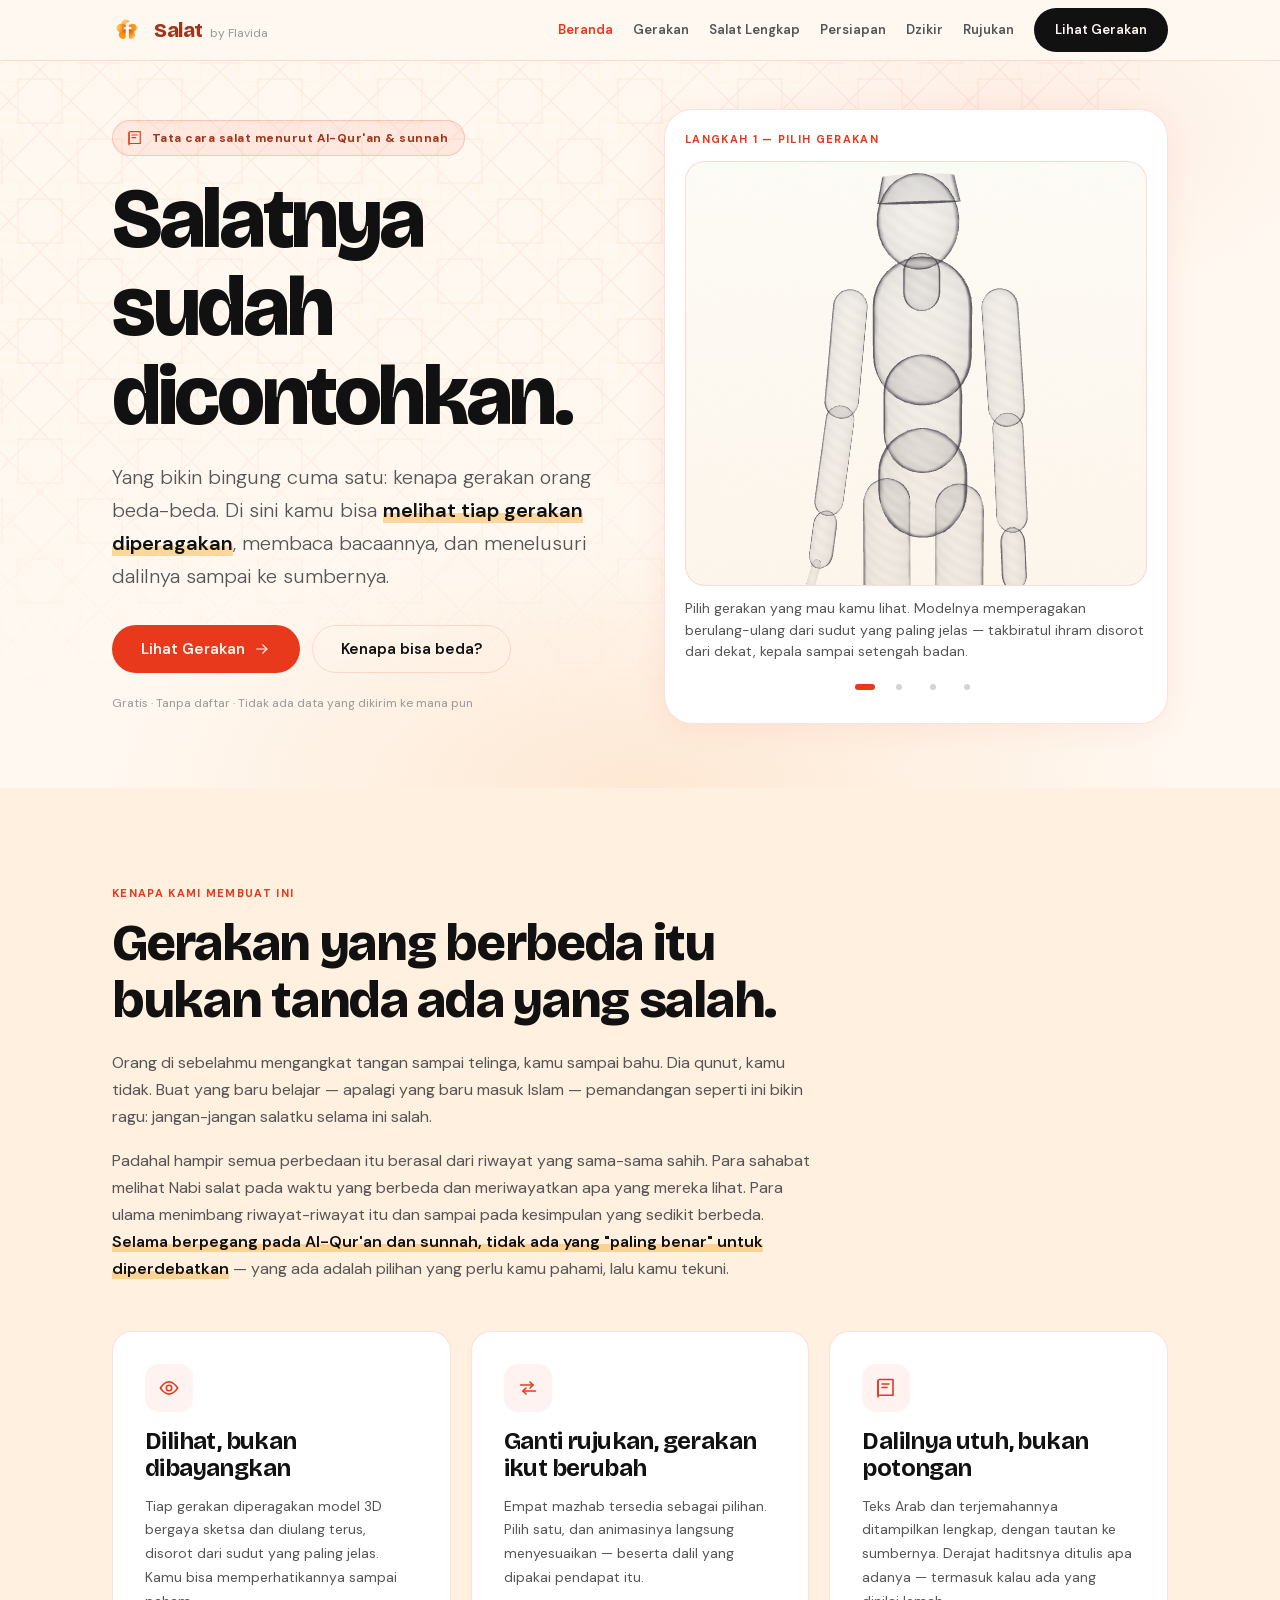
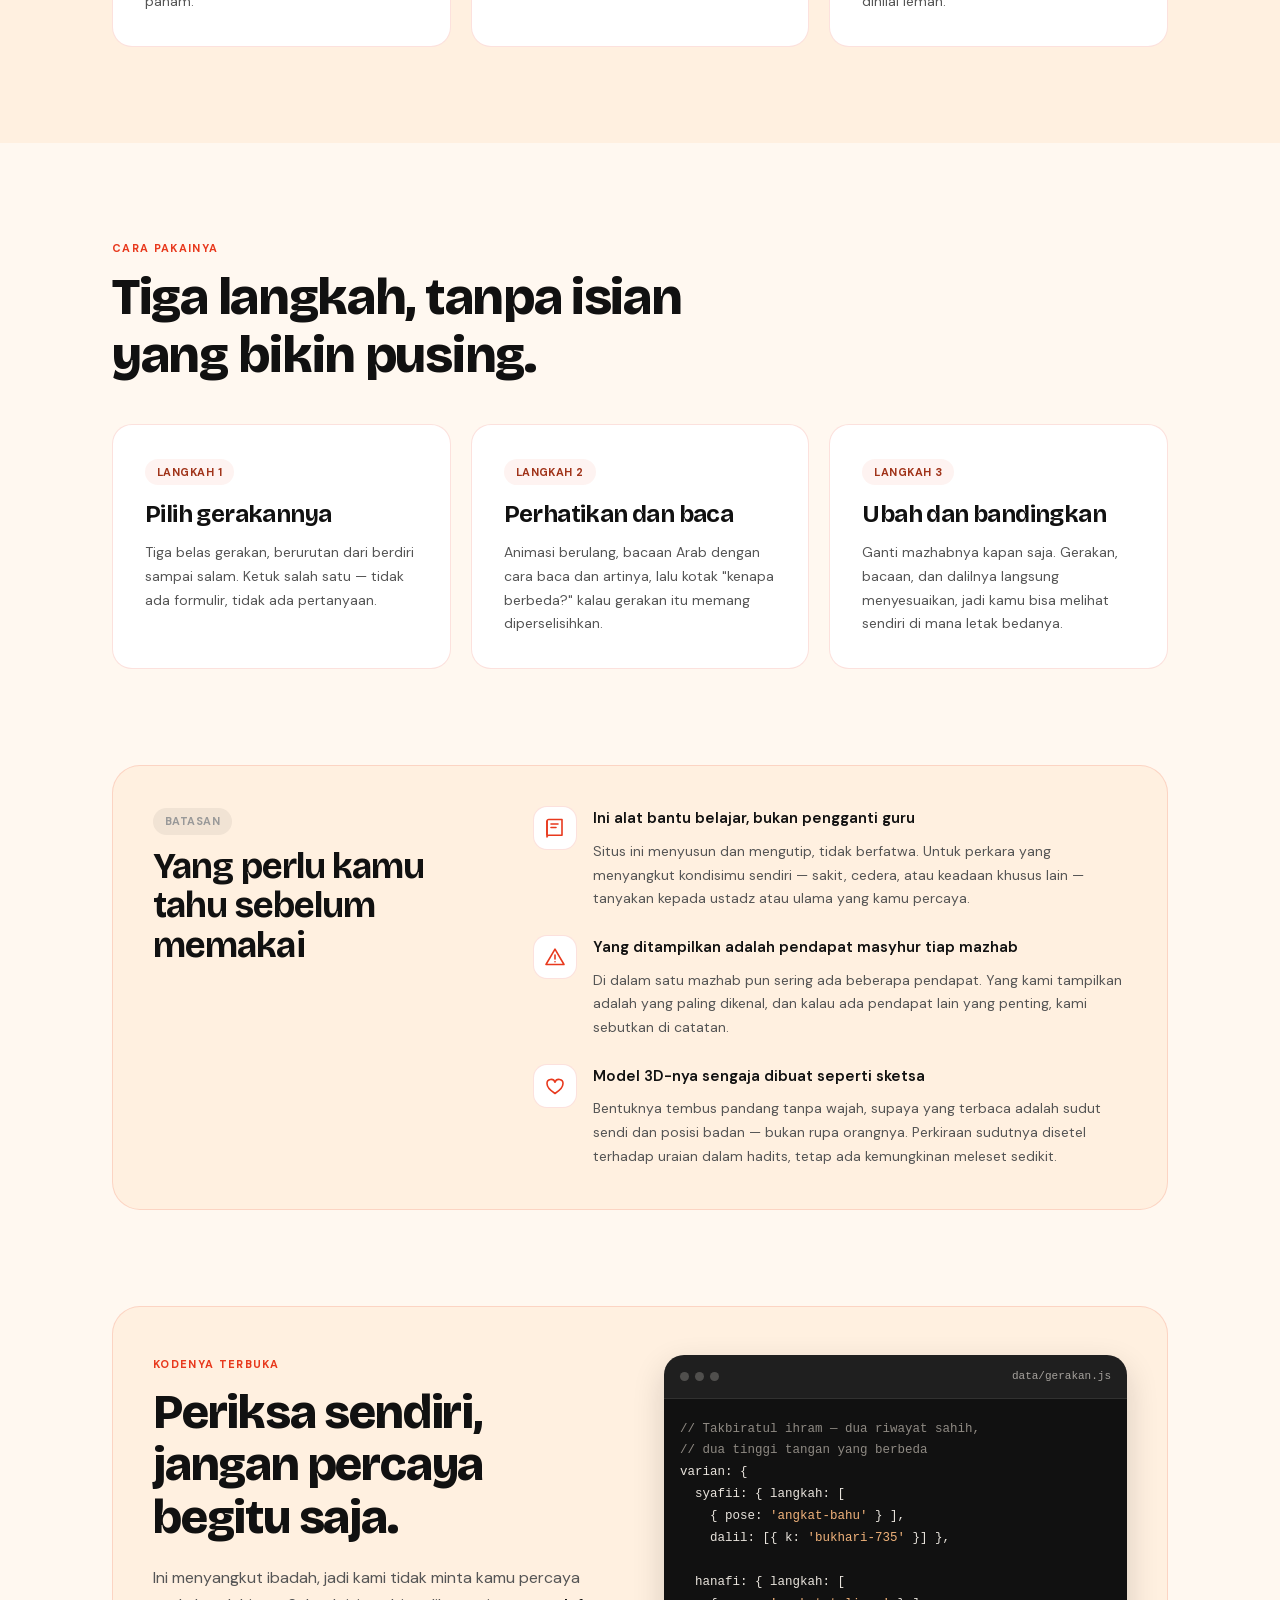
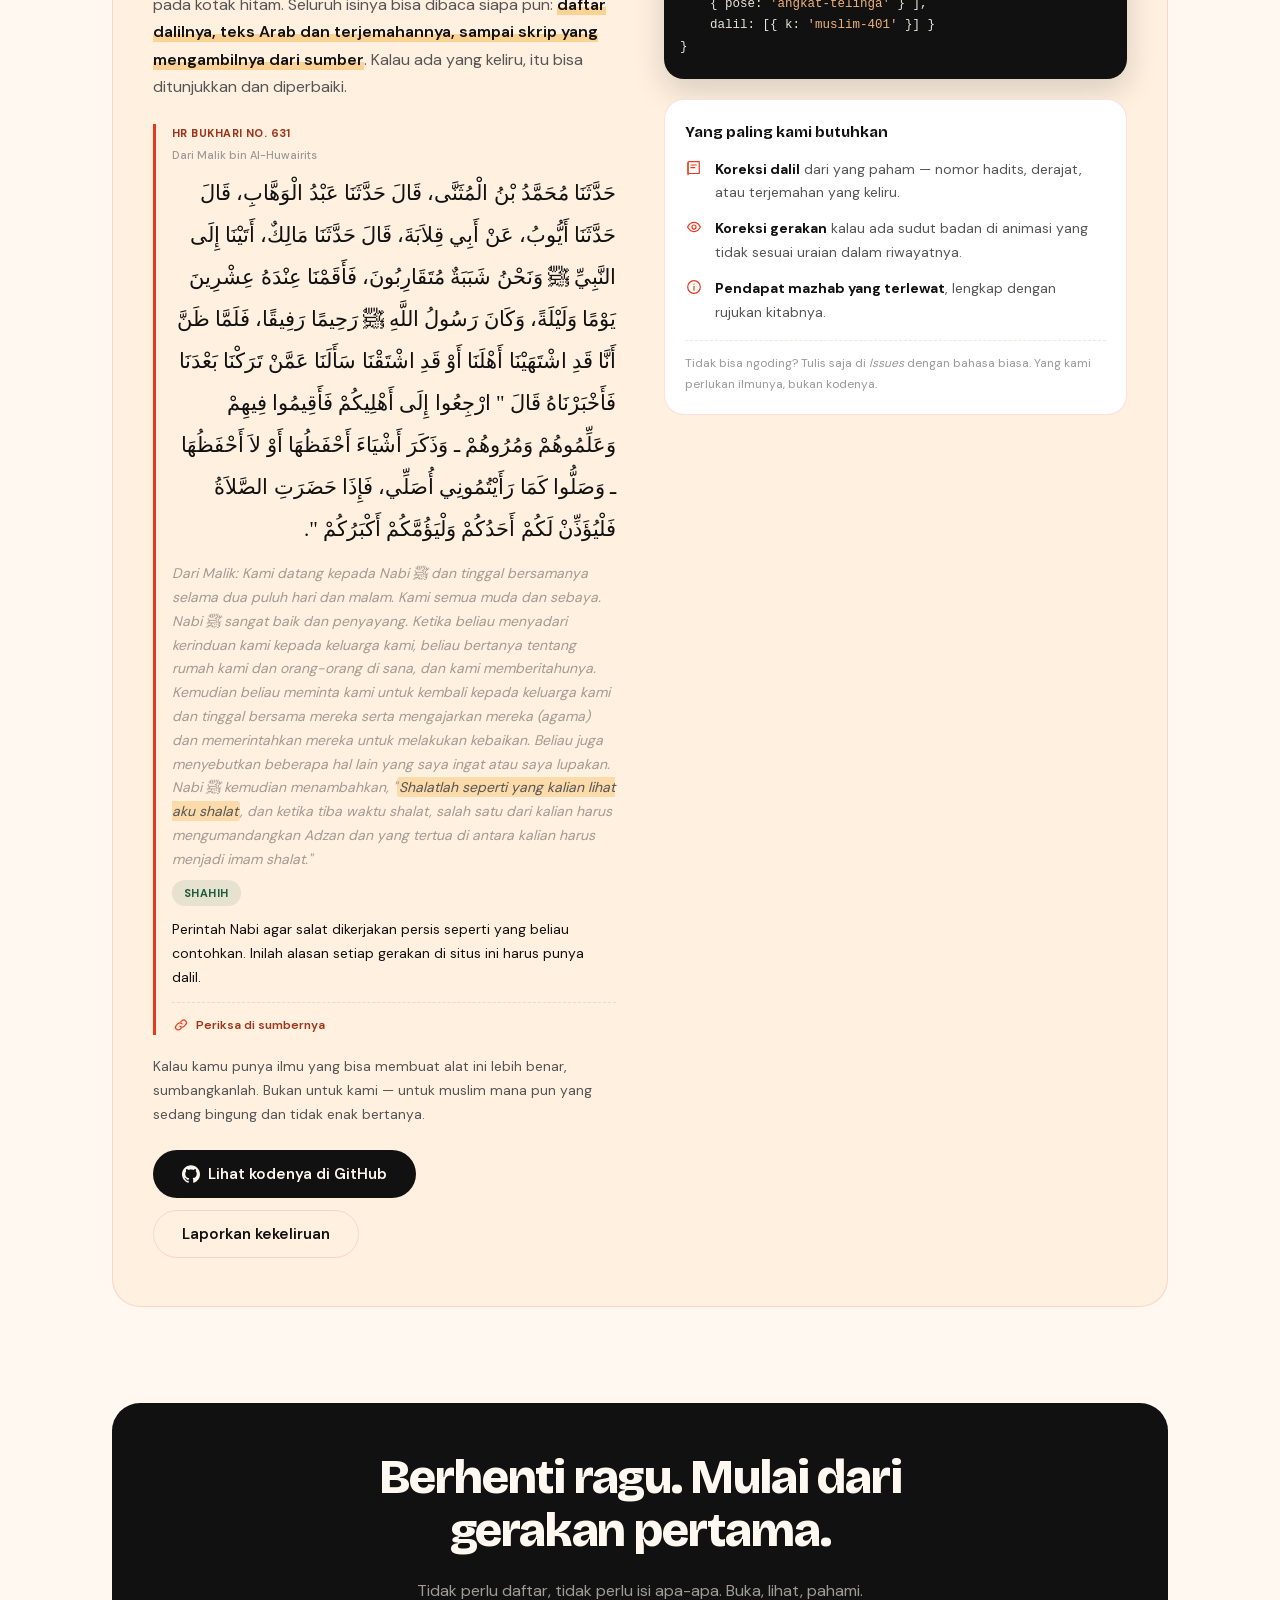
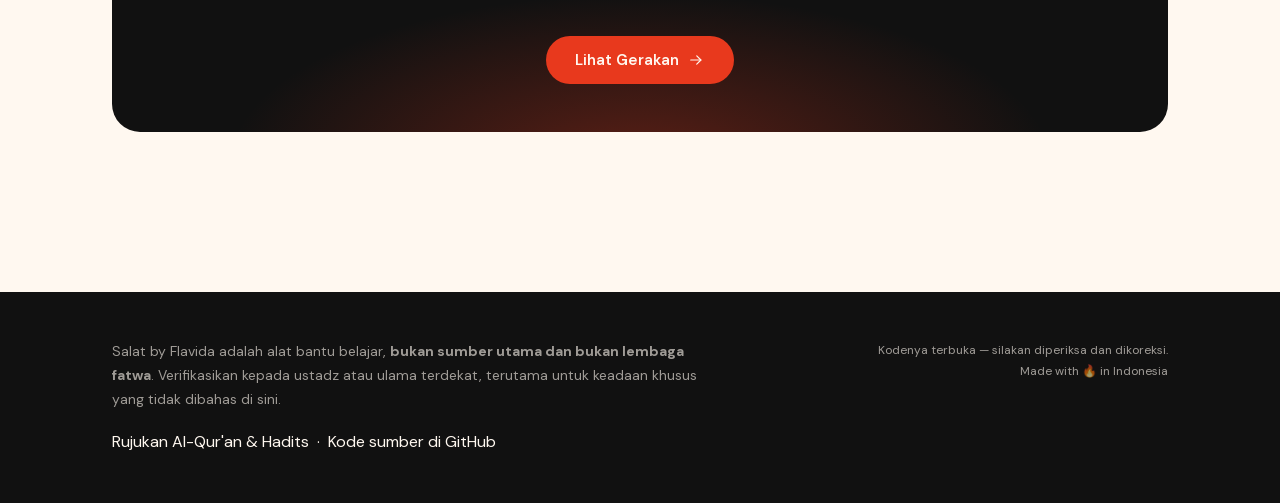
==== commit b0d36aeb: "Navigasi mengambang; perbaiki tombol yang tak terjangkau dan pose yang membeku Tiga cacat yang dilap" ====
--- a/index.html
+++ b/index.html
@@ -7,15 +7,15 @@
 <meta name="description" content="Lihat animasi tiap gerakan salat beserta bacaan dan dalilnya. Ganti rujukan mazhab, gerakannya menyesuaikan. Gratis, tanpa daftar, semua diproses di browser kamu sendiri.">
 <meta name="theme-color" content="#FFF8F0">
 <link rel="icon" href="assets/mark-color.svg">
-<link rel="stylesheet" href="css/font.css?v=9">
-<link rel="stylesheet" href="css/tokens.css?v=9">
-<link rel="stylesheet" href="css/base.css?v=9">
-<link rel="stylesheet" href="css/app.css?v=9">
+<link rel="stylesheet" href="css/font.css?v=15">
+<link rel="stylesheet" href="css/tokens.css?v=15">
+<link rel="stylesheet" href="css/base.css?v=15">
+<link rel="stylesheet" href="css/app.css?v=15">
 </head>
 <body>
 <a class="skip-link" href="#utama">Lompat ke isi</a>
 
-<script src="js/sprite.js?v=9"></script>
+<script src="js/sprite.js?v=15"></script>
 
 <nav class="nav">
   <div class="wrap nav-inner">
@@ -394,16 +394,16 @@
 </footer>
 
 <script src="js/vendor/three.min.js"></script>
-<script src="js/tiga/rig.js?v=9"></script>
-<script src="js/tiga/pose.js?v=9"></script>
-<script src="js/tiga/kamera.js?v=9"></script>
-<script src="js/tiga/viewer.js?v=9"></script>
-<script src="data/dalil.js?v=9"></script>
-<script src="data/bacaan.js?v=9"></script>
-<script src="data/gerakan.js?v=9"></script>
-<script src="js/ui-dalil.js?v=9"></script>
-<script src="js/ui-sisip.js?v=9"></script>
-<script src="js/ui-landing.js?v=9"></script>
-<script src="js/ui-nav.js?v=9"></script>
+<script src="js/tiga/rig.js?v=15"></script>
+<script src="js/tiga/pose.js?v=15"></script>
+<script src="js/tiga/kamera.js?v=15"></script>
+<script src="js/tiga/viewer.js?v=15"></script>
+<script src="data/dalil.js?v=15"></script>
+<script src="data/bacaan.js?v=15"></script>
+<script src="data/gerakan.js?v=15"></script>
+<script src="js/ui-dalil.js?v=15"></script>
+<script src="js/ui-sisip.js?v=15"></script>
+<script src="js/ui-landing.js?v=15"></script>
+<script src="js/ui-nav.js?v=15"></script>
 </body>
 </html>
--- a/css/app.css
+++ b/css/app.css
@@ -144,7 +144,10 @@
 /* Rasio dijaga lewat padding supaya tinggi kanvas stabil sebelum JS jalan. */
 .panggung::before { content: ""; display: block; padding-top: 112%; }
 @media (min-width: 640px)  { .panggung::before { padding-top: 88%; } }
-@media (min-width: 1024px) { .panggung::before { padding-top: 106%; } }
+/* Di layar lebar panggung menempel bersama pemilih mazhab, jadi rasionya
+   ditahan pendek: kolomnya harus muat utuh dalam satu layar, kalau tidak
+   bagian bawahnya jadi tidak terjangkau. */
+@media (min-width: 1024px) { .panggung::before { padding-top: 82%; } }
 
 .panggung canvas {
   position: absolute;
@@ -167,14 +170,22 @@
   gap: var(--space-3);
   pointer-events: none;
 }
+/* Nama gerakan tidak boleh membungkus: di layar sempit barisnya jatuh ke
+   tengah panggung dan menabrak modelnya. Keterangan tahap yang pendek
+   diberi prioritas ruang karena ia yang berubah-ubah. */
 .panggung-nama {
   font-family: var(--font-display);
   font-size: 15px;
   font-weight: var(--fw-bold);
   letter-spacing: var(--ls-snug);
   color: var(--fg1);
+  min-width: 0;
+  overflow: hidden;
+  text-overflow: ellipsis;
+  white-space: nowrap;
 }
 .panggung-tahap {
+  flex: none;
   font-size: var(--text-micro);
   font-weight: var(--fw-bold);
   letter-spacing: var(--ls-wider);
@@ -195,7 +206,7 @@
   gap: var(--space-2);
 }
 .panggung-aksi button {
-  width: 40px; height: 40px;
+  width: 44px; height: 44px;
   display: grid;
   place-items: center;
   border-radius: 50%;
@@ -236,7 +247,7 @@
 }
 .mazhab button {
   flex: 1;
-  min-height: 40px;
+  min-height: 44px;
   padding: 0 var(--space-3);
   border-radius: var(--radius-pill);
   font-size: var(--text-label);
@@ -274,7 +285,7 @@
   display: inline-flex;
   align-items: center;
   gap: 7px;
-  min-height: 42px;
+  min-height: 44px;
   padding: 0 var(--space-4) 0 var(--space-2);
   border-radius: var(--radius-pill);
   border: 1px solid var(--border-default);
@@ -616,7 +627,21 @@
     gap: var(--space-8);
     align-items: start;
   }
-  .lihat-kiri { position: sticky; top: 76px; }
+  /*
+   * Kolom kiri menempel saat panel kanan digulir. Tingginya WAJIB dibatasi
+   * setinggi layar: elemen sticky yang lebih tinggi dari ruang yang tersedia
+   * akan terpaku di atas dan bagian bawahnya tidak pernah bisa dijangkau,
+   * sejauh apa pun halaman digulir. Sebelum batas ini ada, pemilih mazhab
+   * terpotong dan tombol pindah gerakan mustahil ditekan.
+   */
+  .lihat-kiri {
+    position: sticky;
+    top: 76px;
+    max-height: calc(100vh - 76px - var(--space-6));
+    overflow-y: auto;
+    scrollbar-width: thin;
+    padding-right: var(--space-1);
+  }
 }
 
 .lihat-kanan { display: grid; gap: var(--space-4); min-width: 0; }
@@ -624,14 +649,104 @@
    seperti item grid lain di kolom ini. */
 .lihat-kanan > .badge { justify-self: start; }
 
-.lihat-nav {
+/* ═══════════════════════════════════════════════════
+   NAVIGASI MENGAMBANG
+   Pindah gerakan harus bisa dilakukan dari posisi baca mana pun —
+   termasuk saat panggung sudah tergulir jauh ke atas. Perlakuannya
+   meniru bar navigasi atas (krem tembus pandang + blur + garis tepi),
+   bukan bayangan baru, supaya tidak menambah pengecualian pada
+   aturan "rata sampai disentuh".
+   ═══════════════════════════════════════════════════ */
+
+.apung {
+  position: fixed;
+  z-index: 40;
+  left: 50%;
+  bottom: max(var(--space-4), env(safe-area-inset-bottom, 0px));
+  transform: translateX(-50%);
+  width: min(560px, calc(100% - var(--space-8)));
   display: flex;
   align-items: center;
-  justify-content: space-between;
-  gap: var(--space-3);
-  margin-top: var(--space-4);
-}
-.lihat-nav .btn { flex: 1; }
+  gap: var(--space-2);
+  padding: 6px;
+  border-radius: var(--radius-pill);
+  background: rgba(255, 248, 240, 0.92);
+  backdrop-filter: blur(12px);
+  -webkit-backdrop-filter: blur(12px);
+  border: 1px solid var(--border-default);
+}
+
+/*
+ * Di layar lebar bar ditambatkan ke kolom bacaan, bukan ke tengah layar.
+ * Kolom kiri menempel dan tidak ikut bergulir, jadi bar yang melayang di
+ * tengah akan duduk permanen di atas panggung dan pemilih mazhab —
+ * mengulang persis masalah yang bar ini seharusnya selesaikan.
+ */
+@media (min-width: 1024px) {
+  .apung {
+    left: auto;
+    transform: none;
+    right: max(var(--space-8), calc((100vw - 1120px) / 2 + var(--space-8)));
+    width: 420px;
+  }
+}
+
+.apung-tombol {
+  flex: none;
+  width: 48px; height: 48px;
+  display: grid;
+  place-items: center;
+  border-radius: 50%;
+  color: var(--fg1);
+  transition: var(--transition-base);
+}
+.apung-tombol:hover { background: var(--color-flame-tint-sm); color: var(--color-flame); }
+.apung-tombol:disabled { opacity: 0.3; }
+
+/* Bagian tengah menyebutkan posisi dan nama gerakan; mengetuknya
+   membawa pandangan kembali ke panggung. */
+.apung-kini {
+  flex: 1;
+  min-width: 0;
+  min-height: 48px;
+  display: flex;
+  flex-direction: column;
+  align-items: center;
+  justify-content: center;
+  gap: 1px;
+  padding: 0 var(--space-2);
+  border-radius: var(--radius-pill);
+  transition: var(--transition-base);
+}
+.apung-kini:hover { background: rgba(17, 17, 17, 0.04); }
+
+.apung-posisi {
+  font-size: var(--text-micro);
+  font-weight: var(--fw-bold);
+  letter-spacing: var(--ls-wider);
+  text-transform: uppercase;
+  color: var(--color-ember);
+}
+.apung-nama {
+  font-family: var(--font-display);
+  font-size: 14px;
+  font-weight: var(--fw-bold);
+  letter-spacing: var(--ls-snug);
+  color: var(--fg1);
+  max-width: 100%;
+  overflow: hidden;
+  text-overflow: ellipsis;
+  white-space: nowrap;
+}
+
+/* Ruang supaya isi terakhir halaman tidak tertutup bar mengambang —
+   termasuk kaki halaman, yang berada di luar <main>. */
+.beri-ruang-apung { padding-bottom: var(--space-10); }
+.beri-ruang-apung ~ .footer { padding-bottom: 104px; }
+
+@media (prefers-reduced-motion: reduce) {
+  .apung { transition: none; }
+}
 
 /* ═══════════════════════════════════════════════════
    ANIMASI DEMO BERANDA (pola waris)
@@ -1044,3 +1159,19 @@
 .uji-baris .badge { flex: none; min-width: 62px; justify-content: center; }
 .uji-baris strong { font-size: var(--text-body-s); }
 .uji-baris p { font-size: var(--text-caption); color: var(--fg2); margin-top: 2px; }
+
+/* Konteks WebGL hilang — di ponsel biasanya karena aplikasi lama di latar
+   belakang. Gambarnya berhenti, jadi katakan apa adanya alih-alih
+   meninggalkan kotak kosong. */
+.panggung.konteks-hilang::after {
+  content: "Gambar 3D berhenti sebentar. Muat ulang halaman kalau tidak kembali sendiri.";
+  position: absolute;
+  inset: auto var(--space-5) var(--space-5);
+  padding: var(--space-3) var(--space-4);
+  border-radius: var(--radius-card);
+  background: rgba(255, 248, 240, 0.94);
+  border: 1px solid var(--border-default);
+  font-size: var(--text-caption);
+  line-height: 1.5;
+  color: var(--fg2);
+}
